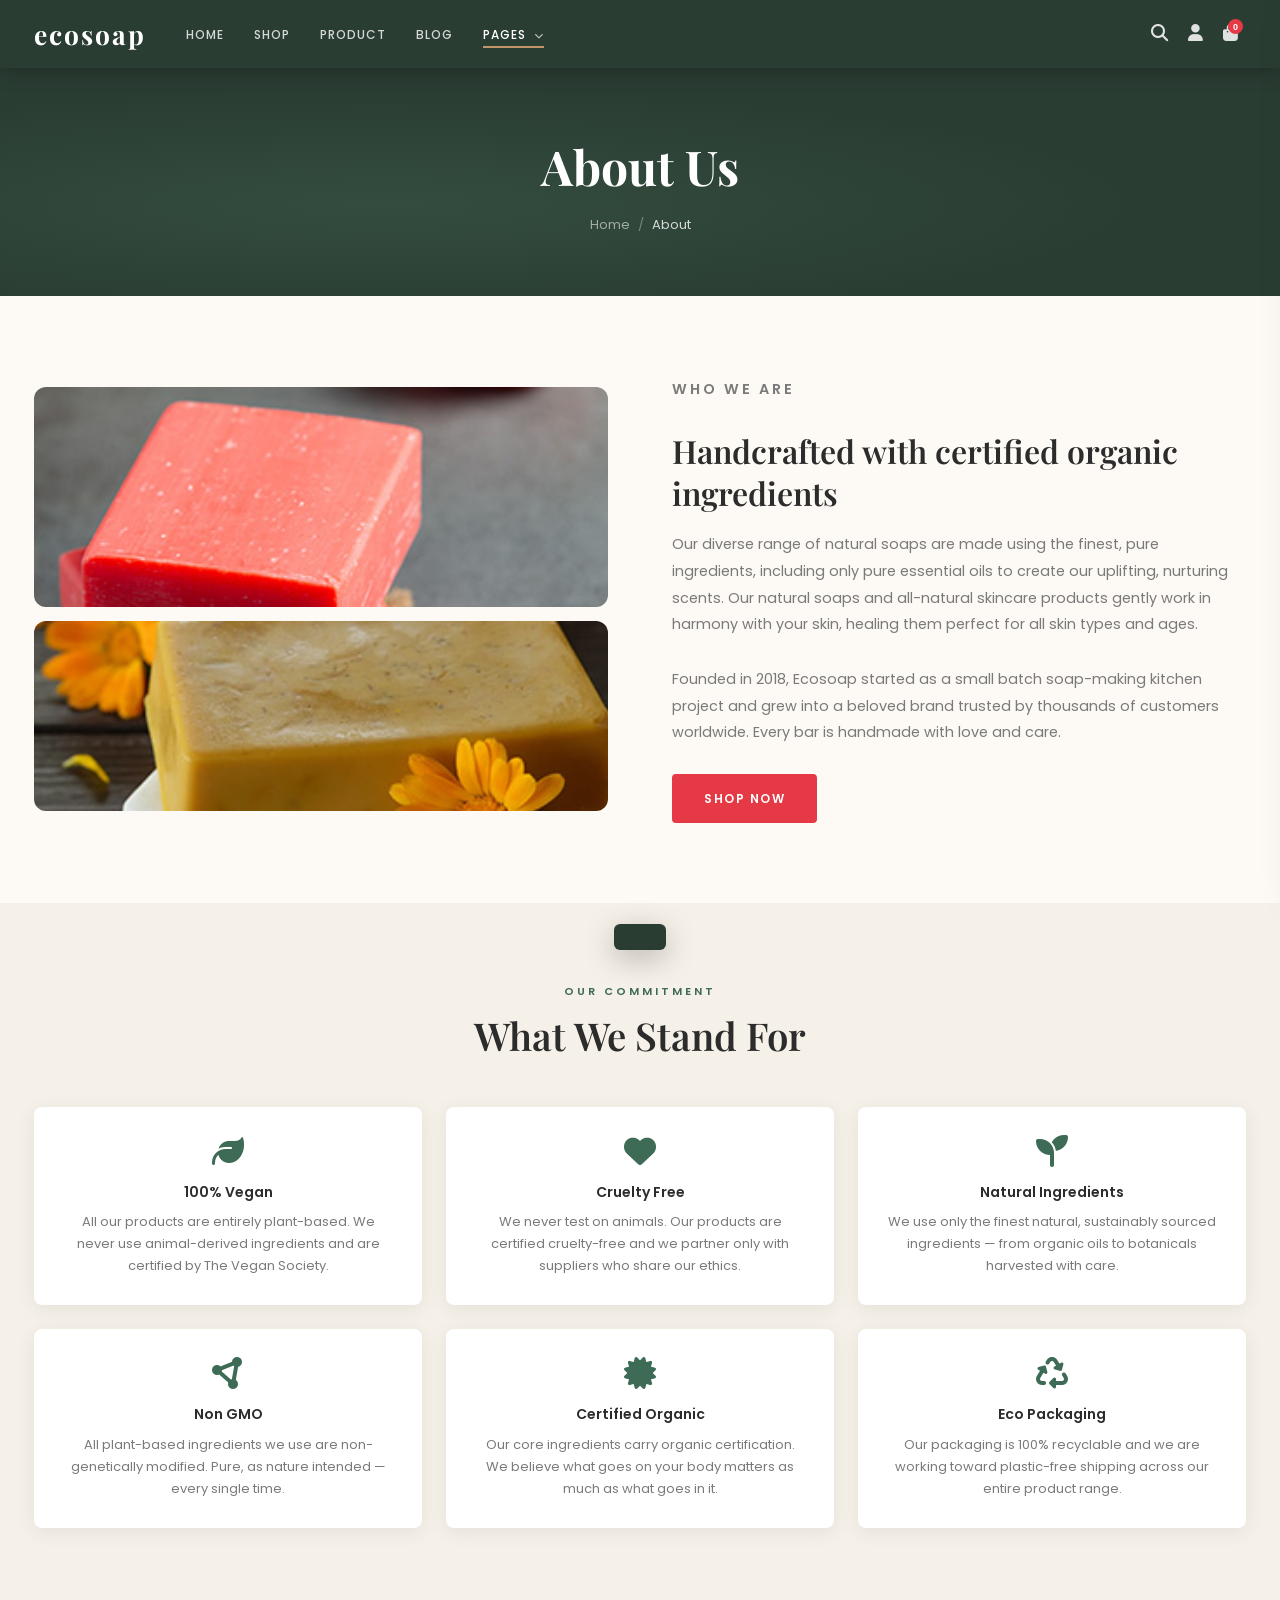
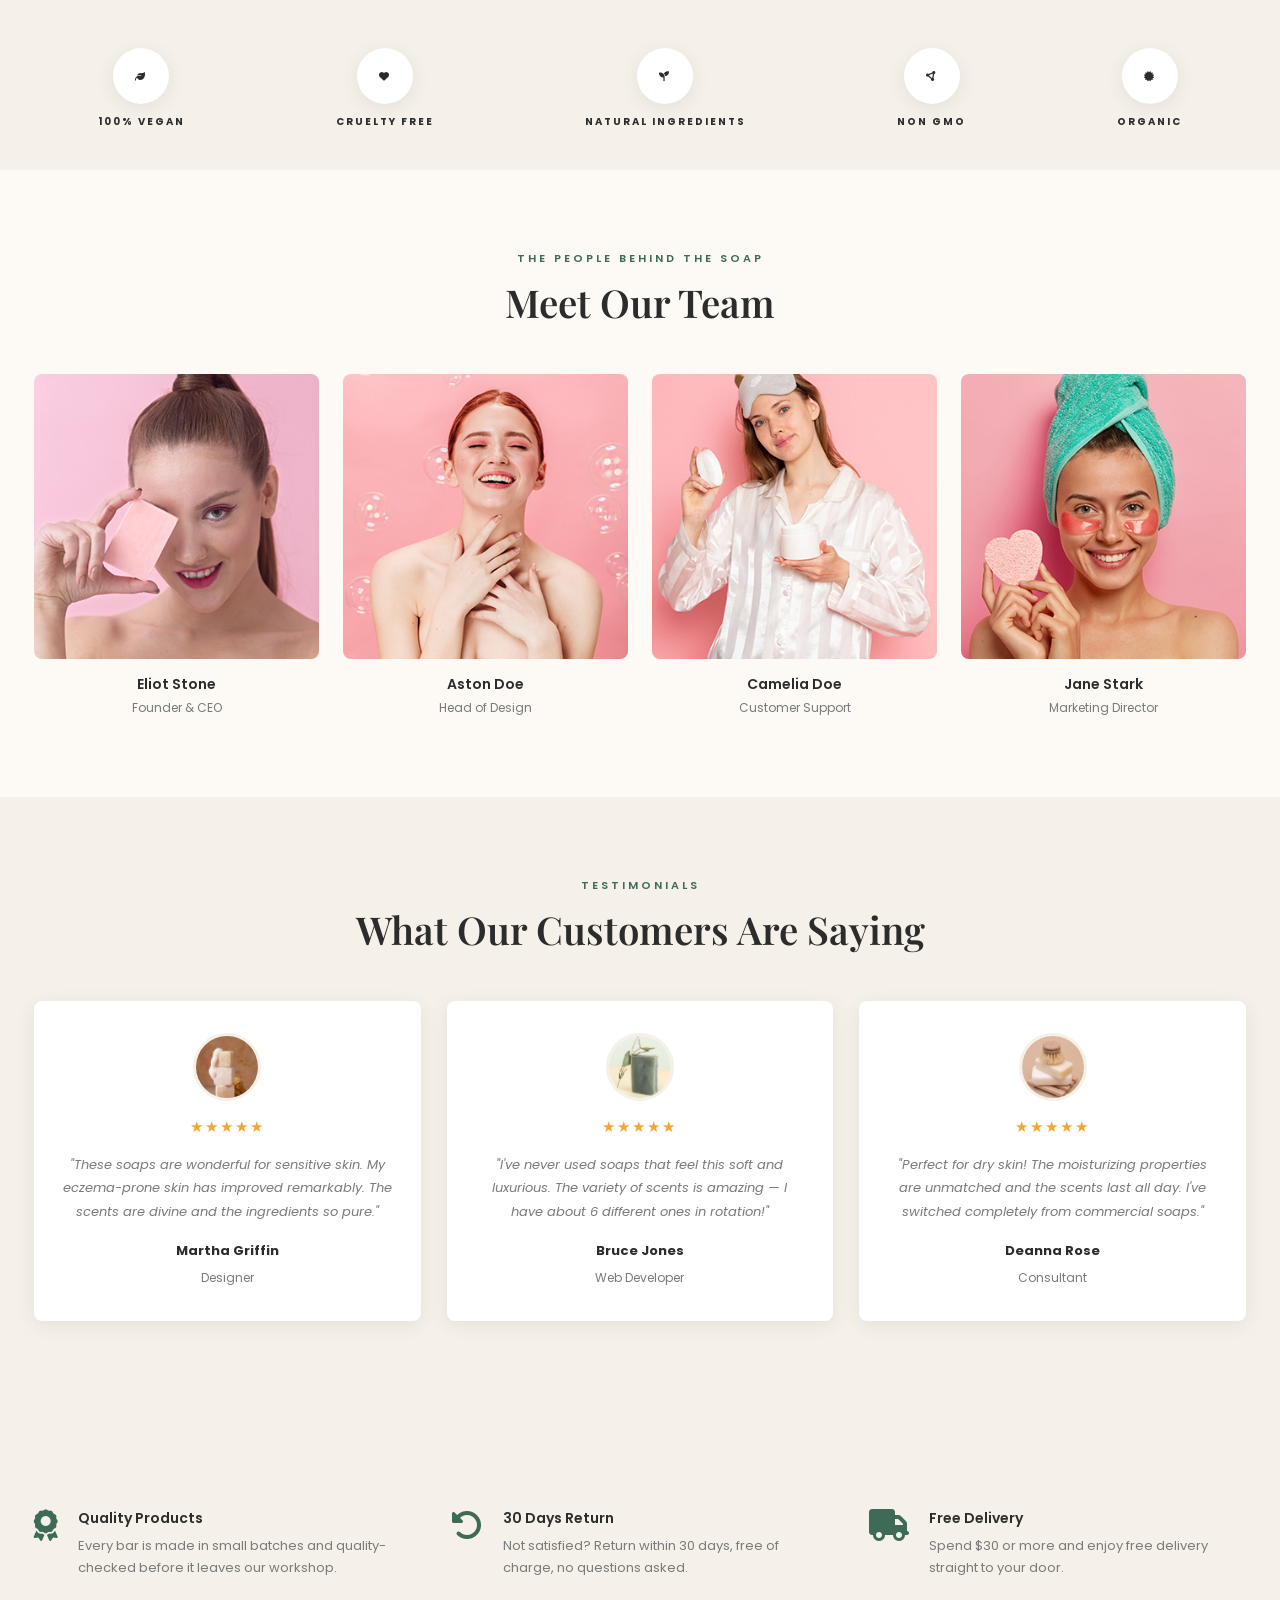
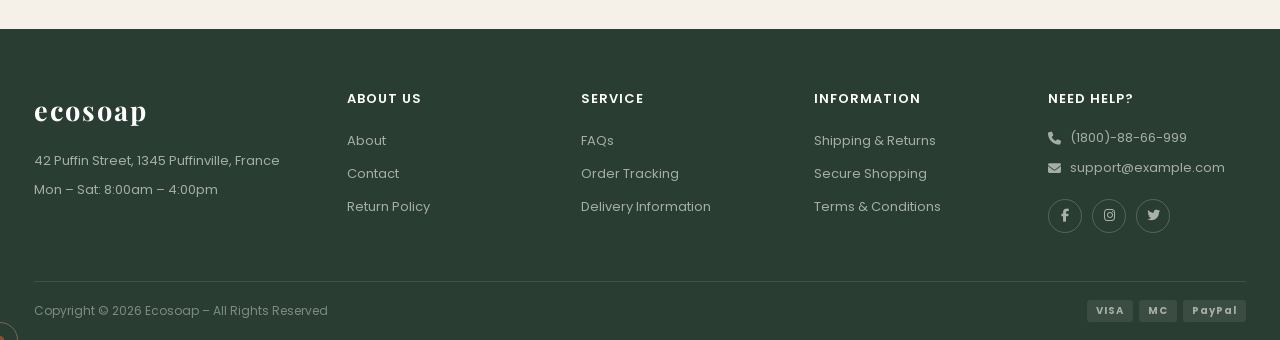
==== about.html @ 555bf568 "complete initial setup" ====
<!DOCTYPE html>
<html lang="en">
<head>
    <meta charset="UTF-8">
    <meta name="viewport" content="width=device-width, initial-scale=1.0">
    <title>About — Ecosoap</title>
    <link href="https://fonts.googleapis.com/css2?family=Playfair+Display:ital,wght@0,400;0,600;0,700;1,400;1,600;1,700&family=Poppins:wght@300;400;500;600;700&display=swap" rel="stylesheet">
    <link rel="stylesheet" href="https://cdnjs.cloudflare.com/ajax/libs/font-awesome/6.5.0/css/all.min.css">
    <link rel="stylesheet" href="style.css">
</head>
<body>

<header class="header" id="header">
    <div class="container">
        <div class="header__inner">
            <div class="header__logo"><a href="index.html">ecosoap</a></div>
            <nav class="header__nav">
                <ul>
                    <li><a href="index.html">Home</a></li>
                    <li><a href="shop.html">Shop</a></li>
                    <li><a href="product.html">Product</a></li>
                    <li><a href="blog.html">Blog</a></li>
                    <li class="has-dropdown active">
                        <a href="about.html">Pages <i class="fas fa-chevron-down nav-arrow"></i></a>
                        <ul class="dropdown">
                            <li><a href="about.html" style="color:#fff !important;">About</a></li>
                            <li><a href="contact.html">Contact</a></li>
                            <li><a href="faq.html">FAQ</a></li>
                        </ul>
                    </li>
                </ul>
            </nav>
            <div class="header__actions">
                <button class="btn-icon"><i class="fas fa-search"></i></button>
                <button class="btn-icon"><i class="fas fa-user"></i></button>
                <button class="btn-icon cart-btn" id="cartToggle"><i class="fas fa-shopping-bag"></i><span class="cart-count">0</span></button>
            </div>
            <button class="mobile-menu-btn" id="mobileMenu"><i class="fas fa-bars"></i></button>
        </div>
    </div>
</header>

<section class="page-hero">
    <div class="container">
        <h1>About Us</h1>
        <div class="breadcrumb"><a href="index.html">Home</a><span>/</span><span style="color:rgba(255,255,255,0.8)">About</span></div>
    </div>
</section>

<!-- INTRO -->
<section style="background:var(--cream);">
    <div class="container">
        <div class="about-section__inner">
            <div class="about-section__images">
                <img src="images/about/ins-01.jpg" alt="" class="about-img about-img--top">
                <img src="images/about/ins-03.jpg" alt="" class="about-img about-img--bottom">
            </div>
            <div class="about-section__content">
                <p class="section-label">WHO WE ARE</p>
                <h2>Handcrafted with certified organic ingredients</h2>
                <p>Our diverse range of natural soaps are made using the finest, pure ingredients, including only pure essential oils to create our uplifting, nurturing scents. Our natural soaps and all-natural skincare products gently work in harmony with your skin, healing them perfect for all skin types and ages.</p>
                <p style="margin-top:12px;margin-bottom:28px;">Founded in 2018, Ecosoap started as a small batch soap-making kitchen project and grew into a beloved brand trusted by thousands of customers worldwide. Every bar is handmade with love and care.</p>
                <a href="shop.html" class="btn btn--red">SHOP NOW</a>
            </div>
        </div>
    </div>
</section>

<!-- VALUES -->
<section style="background:var(--beige);">
    <div class="container">
        <p class="section-label text-center">OUR COMMITMENT</p>
        <h2 class="section-title text-center">What We Stand For</h2>
        <div class="values-grid">
            <div class="value-card"><i class="fas fa-leaf"></i><h4>100% Vegan</h4><p>All our products are entirely plant-based. We never use animal-derived ingredients and are certified by The Vegan Society.</p></div>
            <div class="value-card"><i class="fas fa-heart"></i><h4>Cruelty Free</h4><p>We never test on animals. Our products are certified cruelty-free and we partner only with suppliers who share our ethics.</p></div>
            <div class="value-card"><i class="fas fa-seedling"></i><h4>Natural Ingredients</h4><p>We use only the finest natural, sustainably sourced ingredients — from organic oils to botanicals harvested with care.</p></div>
            <div class="value-card"><i class="fas fa-circle-nodes"></i><h4>Non GMO</h4><p>All plant-based ingredients we use are non-genetically modified. Pure, as nature intended — every single time.</p></div>
            <div class="value-card"><i class="fas fa-certificate"></i><h4>Certified Organic</h4><p>Our core ingredients carry organic certification. We believe what goes on your body matters as much as what goes in it.</p></div>
            <div class="value-card"><i class="fas fa-recycle"></i><h4>Eco Packaging</h4><p>Our packaging is 100% recyclable and we are working toward plastic-free shipping across our entire product range.</p></div>
        </div>
    </div>
</section>

<!-- BADGES STRIP -->
<section class="badges-strip">
    <div class="container">
        <div class="badges-strip__inner">
            <div class="badge-item"><span class="badge-icon"><i class="fas fa-leaf"></i></span><span>100% Vegan</span></div>
            <div class="badge-item"><span class="badge-icon"><i class="fas fa-heart"></i></span><span>Cruelty Free</span></div>
            <div class="badge-item"><span class="badge-icon"><i class="fas fa-seedling"></i></span><span>Natural Ingredients</span></div>
            <div class="badge-item"><span class="badge-icon"><i class="fas fa-circle-nodes"></i></span><span>Non GMO</span></div>
            <div class="badge-item"><span class="badge-icon"><i class="fas fa-certificate"></i></span><span>Organic</span></div>
        </div>
    </div>
</section>

<!-- TEAM -->
<section style="background:var(--cream);">
    <div class="container">
        <p class="section-label text-center">THE PEOPLE BEHIND THE SOAP</p>
        <h2 class="section-title text-center">Meet Our Team</h2>
        <div class="team-grid">
            <div class="team-card">
                <div class="team-card__img"><img src="images/about/team1.jpg" alt="Eliot Stone"></div>
                <h4>Eliot Stone</h4><p>Founder &amp; CEO</p>
            </div>
            <div class="team-card">
                <div class="team-card__img"><img src="images/about/team2.jpg" alt="Aston Doe"></div>
                <h4>Aston Doe</h4><p>Head of Design</p>
            </div>
            <div class="team-card">
                <div class="team-card__img"><img src="images/about/team3.jpg" alt="Camelia Doe"></div>
                <h4>Camelia Doe</h4><p>Customer Support</p>
            </div>
            <div class="team-card">
                <div class="team-card__img"><img src="images/about/team4.jpg" alt="Jane Stark"></div>
                <h4>Jane Stark</h4><p>Marketing Director</p>
            </div>
        </div>
    </div>
</section>

<!-- TESTIMONIALS -->
<section class="testimonials">
    <div class="container">
        <p class="section-label text-center">TESTIMONIALS</p>
        <h2 class="section-title text-center">What Our Customers Are Saying</h2>
        <div class="testimonials__grid">
            <div class="testimonial-card">
                <div class="testimonial-card__avatar"><img src="images/about/img-tes-01.jpg" alt="Martha Griffin"></div>
                <div class="stars">★★★★★</div>
                <p>"These soaps are wonderful for sensitive skin. My eczema-prone skin has improved remarkably. The scents are divine and the ingredients so pure."</p>
                <strong>Martha Griffin</strong><span>Designer</span>
            </div>
            <div class="testimonial-card">
                <div class="testimonial-card__avatar"><img src="images/about/img-tes-02.jpg" alt="Bruce Jones"></div>
                <div class="stars">★★★★★</div>
                <p>"I've never used soaps that feel this soft and luxurious. The variety of scents is amazing — I have about 6 different ones in rotation!"</p>
                <strong>Bruce Jones</strong><span>Web Developer</span>
            </div>
            <div class="testimonial-card">
                <div class="testimonial-card__avatar"><img src="images/about/img-tes-03.jpg" alt="Deanna Rose"></div>
                <div class="stars">★★★★★</div>
                <p>"Perfect for dry skin! The moisturizing properties are unmatched and the scents last all day. I've switched completely from commercial soaps."</p>
                <strong>Deanna Rose</strong><span>Consultant</span>
            </div>
        </div>
    </div>
</section>

<!-- SERVICES -->
<section class="services">
    <div class="container">
        <div class="services__grid">
            <div class="service-item"><i class="fas fa-award service-icon"></i><div><h4>Quality Products</h4><p>Every bar is made in small batches and quality-checked before it leaves our workshop.</p></div></div>
            <div class="service-item"><i class="fas fa-rotate-left service-icon"></i><div><h4>30 Days Return</h4><p>Not satisfied? Return within 30 days, free of charge, no questions asked.</p></div></div>
            <div class="service-item"><i class="fas fa-truck service-icon"></i><div><h4>Free Delivery</h4><p>Spend $30 or more and enjoy free delivery straight to your door.</p></div></div>
        </div>
    </div>
</section>

<footer class="footer">
    <div class="container">
        <div class="footer__main">
            <div class="footer__brand"><div class="footer__logo">ecosoap</div><p>42 Puffin Street, 1345 Puffinville, France</p><p>Mon – Sat: 8:00am – 4:00pm</p></div>
            <div class="footer__col"><h4>About Us</h4><ul><li><a href="about.html">About</a></li><li><a href="contact.html">Contact</a></li><li><a href="#">Return Policy</a></li></ul></div>
            <div class="footer__col"><h4>Service</h4><ul><li><a href="faq.html">FAQs</a></li><li><a href="#">Order Tracking</a></li><li><a href="#">Delivery Information</a></li></ul></div>
            <div class="footer__col"><h4>Information</h4><ul><li><a href="#">Shipping &amp; Returns</a></li><li><a href="#">Secure Shopping</a></li><li><a href="#">Terms &amp; Conditions</a></li></ul></div>
            <div class="footer__col"><h4>Need Help?</h4><p class="footer__contact"><i class="fas fa-phone"></i> (1800)-88-66-999</p><p class="footer__contact"><i class="fas fa-envelope"></i> support@example.com</p><div class="footer__social"><a href="#"><i class="fab fa-facebook-f"></i></a><a href="#"><i class="fab fa-instagram"></i></a><a href="#"><i class="fab fa-twitter"></i></a></div></div>
        </div>
        <div class="footer__bottom"><p>Copyright &copy; 2026 Ecosoap – All Rights Reserved</p><div class="payment-icons"><span>VISA</span><span>MC</span><span>PayPal</span></div></div>
    </div>
</footer>

<div class="cart-sidebar" id="cartSidebar"><div class="cart-sidebar__header"><h3>Shopping Cart</h3><button id="cartClose"><i class="fas fa-times"></i></button></div><div class="cart-sidebar__body" id="cartBody"><p class="cart-empty">Your cart is currently empty.</p></div><div class="cart-sidebar__footer"><div class="cart-total">Total: <strong id="cartTotal">$0.00</strong></div><a href="#" class="btn btn--green btn--full">Checkout</a></div></div>
<div class="cart-overlay" id="cartOverlay"></div>
<div class="toast" id="toast"></div>
<button class="scroll-top" id="scrollTop"><i class="fas fa-chevron-up"></i></button>
<div class="cursor-dot" id="cursorDot"></div>
<div class="cursor-ring" id="cursorRing"></div>
<script src="script.js"></script>
</body>
</html>
---- style.css ----
/* ==========================================
   ECOSOAP — style.css
   ========================================== */

:root {
    --green-dark:   #2a3d33;
    --green-med:    #3d6b56;
    --green-light:  #5a8a6f;
    --beige:        #f5f0e8;
    --cream:        #fdf9f4;
    --brown:        #c4956a;
    --red:          #e63946;
    --text:         #2c2c2c;
    --muted:        #7a7a7a;
    --border:       #e8e2d9;
    --white:        #ffffff;
    --shadow:       0 4px 20px rgba(0,0,0,0.07);
    --shadow-lg:    0 10px 40px rgba(0,0,0,0.14);
    --radius:       8px;
    --tr:           all 0.3s ease;
}

*, *::before, *::after { margin: 0; padding: 0; box-sizing: border-box; }
html { scroll-behavior: smooth; }

body {
    font-family: 'Poppins', sans-serif;
    color: var(--text);
    background: var(--cream);
    line-height: 1.6;
    font-size: 15px;
}

img { max-width: 100%; height: auto; display: block; object-fit: cover; }
a { text-decoration: none; color: inherit; }
ul { list-style: none; }

.container { max-width: 1260px; margin: 0 auto; padding: 0 24px; }

section { padding: 80px 0; }

.section-label {
    font-size: 11px;
    font-weight: 600;
    letter-spacing: 3px;
    text-transform: uppercase;
    color: var(--green-med);
    margin-bottom: 10px;
    display: block;
}

.section-title {
    font-family: 'Playfair Display', serif;
    font-size: clamp(1.8rem, 3vw, 2.5rem);
    font-weight: 600;
    color: var(--text);
    margin-bottom: 48px;
    line-height: 1.25;
}

.text-center { text-align: center; }

/* ---- BUTTONS ---- */
.btn {
    display: inline-block;
    padding: 13px 30px;
    font-family: 'Poppins', sans-serif;
    font-size: 12px;
    font-weight: 600;
    letter-spacing: 1.5px;
    text-transform: uppercase;
    border-radius: 4px;
    cursor: pointer;
    border: 2px solid transparent;
    transition: var(--tr);
}
.btn--red    { background: var(--red);       color: #fff; border-color: var(--red); }
.btn--red:hover { background: #c82333; border-color: #c82333; }
.btn--green  { background: var(--green-dark); color: #fff; border-color: var(--green-dark); }
.btn--green:hover { background: var(--green-med); border-color: var(--green-med); }
.btn--white  { background: #fff; color: var(--text); border-color: #fff; }
.btn--white:hover { background: var(--beige); }
.btn--dark   { background: var(--text); color: #fff; border-color: var(--text); }
.btn--dark:hover { background: #444; border-color: #444; }
.btn--outline { background: transparent; color: var(--green-dark); border-color: var(--green-dark); }
.btn--outline:hover { background: var(--green-dark); color: #fff; }
.btn--sm  { padding: 9px 20px; font-size: 11px; }
.btn--full { width: 100%; text-align: center; display: block; }

/* =============================================
   HEADER
   ============================================= */
.header {
    background: var(--green-dark);
    position: sticky;
    top: 0;
    z-index: 900;
    box-shadow: 0 2px 20px rgba(0,0,0,0.3);
}

.header__inner {
    display: flex;
    align-items: center;
    height: 68px;
    gap: 40px;
}

.header__logo a {
    font-family: 'Playfair Display', serif;
    font-size: 1.65rem;
    font-weight: 700;
    letter-spacing: 2px;
    color: #fff;
}

.header__nav { flex: 1; }
.header__nav ul { display: flex; gap: 30px; }
.header__nav ul li a {
    color: rgba(255,255,255,0.8);
    font-size: 12px;
    font-weight: 500;
    letter-spacing: 1px;
    text-transform: uppercase;
    transition: var(--tr);
    padding-bottom: 3px;
    border-bottom: 2px solid transparent;
}
.header__nav ul li a:hover,
.header__nav ul li.active a {
    color: #fff;
    border-bottom-color: var(--brown);
}

.header__actions { display: flex; align-items: center; gap: 4px; }
.btn-icon {
    background: none; border: none; color: rgba(255,255,255,0.85);
    font-size: 17px; padding: 8px; cursor: pointer;
    transition: var(--tr); position: relative;
}
.btn-icon:hover { color: #fff; }

.cart-btn { position: relative; }
.cart-count {
    position: absolute;
    top: 3px; right: 3px;
    background: var(--red);
    color: #fff;
    font-size: 9px; font-weight: 700;
    width: 15px; height: 15px;
    border-radius: 50%;
    display: flex; align-items: center; justify-content: center;
}

.mobile-menu-btn {
    display: none;
    background: none; border: none;
    color: #fff; font-size: 20px; cursor: pointer;
    margin-left: auto;
    padding: 6px;
    flex-shrink: 0;
}

/* ---- NAV DROPDOWN ---- */
.header__nav ul li { position: relative; }

.header__nav ul li > a .nav-arrow {
    font-size: 9px;
    margin-left: 4px;
    opacity: 0.7;
    transition: transform 0.25s ease;
    display: inline-block;
}

.dropdown {
    position: absolute;
    top: calc(100% + 14px);
    left: 50%;
    transform: translateX(-50%) translateY(6px);
    background: var(--green-dark);
    min-width: 170px;
    border-radius: 6px;
    box-shadow: 0 12px 36px rgba(0,0,0,0.35);
    padding: 8px 0;
    opacity: 0;
    pointer-events: none;
    transition: opacity 0.22s ease, transform 0.22s ease;
    z-index: 500;
    border-top: 3px solid var(--brown);
}
.dropdown::before {
    content: '';
    position: absolute;
    top: -9px; left: 50%;
    transform: translateX(-50%);
    border: 5px solid transparent;
    border-bottom-color: var(--brown);
}
.dropdown li { display: block; }
.dropdown li a {
    display: block;
    padding: 10px 20px;
    font-size: 12px;
    color: rgba(255,255,255,0.78) !important;
    border-bottom: none !important;
    letter-spacing: 0.5px;
    transition: var(--tr);
    white-space: nowrap;
}
.dropdown li a:hover {
    color: #fff !important;
    background: rgba(255,255,255,0.07);
    padding-left: 26px;
}

.has-dropdown:hover .dropdown,
.has-dropdown:focus-within .dropdown {
    opacity: 1;
    pointer-events: all;
    transform: translateX(-50%) translateY(0);
}
.has-dropdown:hover > a .nav-arrow {
    transform: rotate(180deg);
}

/* ---- PAGE HERO (inner pages) ---- */
.page-hero {
    background: var(--green-dark);
    padding: 60px 0;
    text-align: center;
    position: relative;
    overflow: hidden;
}
.page-hero::before {
    content: '';
    position: absolute;
    inset: 0;
    background: radial-gradient(ellipse at 30% 60%, rgba(90,138,111,0.2) 0%, transparent 60%);
}
.page-hero h1 {
    font-family: 'Playfair Display', serif;
    font-size: clamp(2rem,4vw,3rem);
    font-weight: 700;
    color: #fff;
    margin-bottom: 10px;
    position: relative;
}
.breadcrumb {
    display: flex;
    align-items: center;
    justify-content: center;
    gap: 8px;
    font-size: 13px;
    color: rgba(255,255,255,0.55);
    position: relative;
}
.breadcrumb a { color: rgba(255,255,255,0.55); transition: var(--tr); }
.breadcrumb a:hover { color: #fff; }
.breadcrumb span { color: rgba(255,255,255,0.35); }

/* ---- SHOP PAGE ---- */
.shop-layout {
    display: grid;
    grid-template-columns: 260px 1fr;
    gap: 36px;
    align-items: start;
}
.shop-sidebar {
    background: #fff;
    border-radius: var(--radius);
    padding: 24px;
    position: sticky;
    top: 88px;
    box-shadow: var(--shadow);
}
.sidebar-section { margin-bottom: 28px; }
.sidebar-section:last-child { margin-bottom: 0; }
.sidebar-title {
    font-size: 13px; font-weight: 700;
    letter-spacing: 1px; text-transform: uppercase;
    color: var(--text);
    margin-bottom: 14px;
    padding-bottom: 10px;
    border-bottom: 1px solid var(--border);
}
.sidebar-cats li {
    margin-bottom: 8px;
}
.sidebar-cats li a {
    display: flex; justify-content: space-between; align-items: center;
    font-size: 13px; color: var(--muted);
    transition: var(--tr);
}
.sidebar-cats li a:hover { color: var(--green-dark); padding-left: 4px; }
.sidebar-cats li a span {
    background: var(--beige);
    font-size: 10px; font-weight: 600;
    padding: 2px 7px; border-radius: 20px;
    color: var(--muted);
}
.price-range { margin-top: 10px; }
.price-range input[type=range] {
    width: 100%; accent-color: var(--green-dark);
    cursor: pointer;
}
.price-range .range-labels {
    display: flex; justify-content: space-between;
    font-size: 12px; color: var(--muted); margin-top: 6px;
}
.color-swatches { display: flex; gap: 10px; flex-wrap: wrap; margin-top: 4px; }
.color-swatch {
    width: 24px; height: 24px;
    border-radius: 50%;
    cursor: pointer;
    border: 2px solid transparent;
    transition: var(--tr);
}
.color-swatch:hover,
.color-swatch.active { border-color: var(--text); transform: scale(1.1); }
.shop-toolbar {
    display: flex; align-items: center;
    justify-content: space-between;
    margin-bottom: 24px;
    flex-wrap: wrap;
    gap: 12px;
}
.shop-toolbar p { font-size: 13px; color: var(--muted); }
.sort-select {
    padding: 8px 14px;
    border: 1px solid var(--border);
    border-radius: 4px;
    font-family: 'Poppins', sans-serif;
    font-size: 12px;
    color: var(--text);
    background: #fff;
    cursor: pointer;
    outline: none;
}
.view-toggle { display: flex; gap: 4px; }
.view-btn {
    background: none; border: 1px solid var(--border);
    padding: 7px 10px; border-radius: 4px;
    color: var(--muted); cursor: pointer;
    transition: var(--tr);
}
.view-btn.active, .view-btn:hover {
    background: var(--green-dark); color: #fff; border-color: var(--green-dark);
}
.shop-pagination {
    display: flex; justify-content: center;
    gap: 8px; margin-top: 48px;
}
.page-btn {
    width: 38px; height: 38px;
    border: 1px solid var(--border);
    background: #fff; border-radius: 4px;
    font-size: 13px; font-weight: 500;
    color: var(--text); cursor: pointer;
    transition: var(--tr);
    display: flex; align-items: center; justify-content: center;
    font-family: 'Poppins', sans-serif;
}
.page-btn.active, .page-btn:hover { background: var(--green-dark); color: #fff; border-color: var(--green-dark); }

/* ---- PRODUCT DETAIL PAGE ---- */
.product-detail { display: grid; grid-template-columns: 1fr 1fr; gap: 60px; align-items: start; }
.product-gallery__main {
    border-radius: 12px; overflow: hidden;
    aspect-ratio: 1; background: var(--beige);
    margin-bottom: 12px;
}
.product-gallery__main img { width: 100%; height: 100%; object-fit: cover; }
.product-gallery__thumbs { display: flex; gap: 10px; }
.product-gallery__thumbs img {
    width: 70px; height: 70px;
    border-radius: 8px; object-fit: cover;
    cursor: pointer; border: 2px solid transparent;
    transition: var(--tr);
}
.product-gallery__thumbs img.active,
.product-gallery__thumbs img:hover { border-color: var(--green-dark); }
.product-info__rating { display: flex; align-items: center; gap: 10px; margin-bottom: 12px; }
.product-info__rating .stars { font-size: 16px; }
.product-info__rating small { font-size: 12px; color: var(--muted); }
.product-info h1 {
    font-family: 'Playfair Display', serif;
    font-size: 2rem; font-weight: 700;
    color: var(--text); margin-bottom: 10px; line-height: 1.2;
}
.product-info__price { font-size: 1.8rem; font-weight: 700; color: var(--green-dark); margin-bottom: 18px; }
.product-info__meta { font-size: 12px; color: var(--muted); margin-bottom: 20px; line-height: 1.9; }
.product-info__meta strong { color: var(--text); }
.product-qty { display: flex; align-items: center; gap: 12px; margin-bottom: 20px; }
.qty-btn {
    width: 36px; height: 36px;
    border: 1px solid var(--border);
    background: #fff; border-radius: 4px;
    font-size: 16px; cursor: pointer;
    display: flex; align-items: center; justify-content: center;
    transition: var(--tr);
}
.qty-btn:hover { background: var(--green-dark); color: #fff; border-color: var(--green-dark); }
.qty-input {
    width: 50px; text-align: center;
    border: 1px solid var(--border); border-radius: 4px;
    padding: 8px; font-size: 14px;
    font-family: 'Poppins', sans-serif;
}
.product-actions { display: flex; gap: 12px; flex-wrap: wrap; margin-bottom: 24px; }
.product-tabs-nav { display: flex; gap: 0; border-bottom: 2px solid var(--border); margin-bottom: 24px; }
.product-tab-btn {
    background: none; border: none;
    padding: 11px 22px; font-size: 13px; font-weight: 500;
    font-family: 'Poppins', sans-serif;
    color: var(--muted); cursor: pointer;
    position: relative; transition: color 0.2s;
}
.product-tab-btn::after {
    content: '';
    position: absolute; bottom: -2px; left: 0;
    width: 0; height: 2px; background: var(--red);
    transition: width 0.3s;
}
.product-tab-btn.active { color: var(--text); }
.product-tab-btn.active::after { width: 100%; }
.product-tab-pane { display: none; }
.product-tab-pane.active { display: block; }
.product-tab-pane p { font-size: 14px; color: var(--muted); line-height: 1.85; }
.ingredients-list { list-style: disc; padding-left: 20px; margin-top: 8px; }
.ingredients-list li { font-size: 13px; color: var(--muted); margin-bottom: 6px; }
.review-item { border-bottom: 1px solid var(--border); padding: 18px 0; }
.review-item:last-child { border-bottom: none; }
.review-item .stars { font-size: 14px; margin-bottom: 6px; }
.review-item p { font-size: 13px; color: var(--muted); line-height: 1.75; }
.review-item strong { font-size: 13px; }
.review-item small { font-size: 11px; color: var(--muted); }

/* ---- BLOG PAGE ---- */
.blog-layout { display: grid; grid-template-columns: 1fr 300px; gap: 40px; align-items: start; }
.blog-sidebar { position: sticky; top: 88px; }
.blog-sidebar-widget {
    background: #fff; border-radius: var(--radius);
    padding: 22px; margin-bottom: 24px;
    box-shadow: var(--shadow);
}
.blog-sidebar-widget h4 {
    font-size: 13px; font-weight: 700;
    letter-spacing: 1px; text-transform: uppercase;
    margin-bottom: 14px; padding-bottom: 10px;
    border-bottom: 1px solid var(--border);
}
.blog-sidebar-widget ul li { margin-bottom: 10px; }
.blog-sidebar-widget ul li a {
    font-size: 13px; color: var(--muted);
    transition: var(--tr); display: flex;
    justify-content: space-between;
}
.blog-sidebar-widget ul li a:hover { color: var(--green-dark); }
.tags { display: flex; flex-wrap: wrap; gap: 8px; }
.tag {
    padding: 5px 12px;
    background: var(--beige); border-radius: 20px;
    font-size: 11px; font-weight: 600;
    letter-spacing: 0.5px; color: var(--muted);
    transition: var(--tr);
}
.tag:hover { background: var(--green-dark); color: #fff; }
.blog-full-grid { display: grid; grid-template-columns: 1fr 1fr; gap: 28px; }

/* ---- ABOUT PAGE ---- */
.about-hero-img { border-radius: 12px; overflow: hidden; height: 420px; }
.about-hero-img img { width: 100%; height: 100%; object-fit: cover; }
.team-grid { display: grid; grid-template-columns: repeat(4,1fr); gap: 24px; }
.team-card { text-align: center; }
.team-card__img { width: 100%; aspect-ratio: 1; border-radius: var(--radius); overflow: hidden; margin-bottom: 14px; }
.team-card__img img { width: 100%; height: 100%; object-fit: cover; transition: transform 0.45s; }
.team-card:hover .team-card__img img { transform: scale(1.06); }
.team-card h4 { font-size: 14px; font-weight: 600; margin-bottom: 3px; }
.team-card p  { font-size: 12px; color: var(--muted); }
.values-grid { display: grid; grid-template-columns: repeat(3,1fr); gap: 24px; }
.value-card {
    background: #fff; border-radius: var(--radius);
    padding: 28px; text-align: center;
    box-shadow: var(--shadow); transition: var(--tr);
}
.value-card:hover { transform: translateY(-4px); box-shadow: var(--shadow-lg); }
.value-card i { font-size: 2rem; color: var(--green-med); margin-bottom: 14px; display: block; }
.value-card h4 { font-size: 14px; font-weight: 600; margin-bottom: 8px; }
.value-card p  { font-size: 13px; color: var(--muted); line-height: 1.7; }

/* ---- CONTACT PAGE ---- */
.contact-layout { display: grid; grid-template-columns: 1fr 1fr; gap: 60px; align-items: start; }
.contact-form input,
.contact-form textarea,
.contact-form select {
    width: 100%; padding: 13px 16px;
    border: 1px solid var(--border);
    border-radius: 4px; font-size: 13px;
    font-family: 'Poppins', sans-serif;
    color: var(--text); background: #fff;
    outline: none; margin-bottom: 14px;
    transition: border-color 0.2s;
}
.contact-form input:focus,
.contact-form textarea:focus { border-color: var(--green-dark); }
.contact-form textarea { height: 130px; resize: vertical; }
.contact-info-cards { display: flex; flex-direction: column; gap: 16px; }
.contact-info-card {
    display: flex; align-items: flex-start; gap: 16px;
    background: #fff; border-radius: var(--radius);
    padding: 20px; box-shadow: var(--shadow);
}
.contact-info-card i {
    font-size: 1.2rem; color: var(--green-med);
    margin-top: 2px; flex-shrink: 0; width: 20px;
}
.contact-info-card h4 { font-size: 13px; font-weight: 600; margin-bottom: 4px; }
.contact-info-card p  { font-size: 13px; color: var(--muted); line-height: 1.6; }
.map-placeholder {
    height: 200px; border-radius: var(--radius);
    background: linear-gradient(135deg, var(--beige), #e6dfd2);
    display: flex; align-items: center; justify-content: center;
    margin-top: 16px; border: 1px solid var(--border);
}
.map-placeholder p { color: var(--muted); font-size: 13px; }

/* ---- FAQ PAGE ---- */
.faq-grid { max-width: 780px; margin: 0 auto; }
.faq-item {
    border: 1px solid var(--border);
    border-radius: var(--radius);
    margin-bottom: 12px;
    overflow: hidden;
    background: #fff;
    transition: box-shadow 0.3s;
}
.faq-item.open { box-shadow: var(--shadow-lg); }
.faq-question {
    display: flex; justify-content: space-between; align-items: center;
    padding: 18px 22px;
    cursor: pointer; user-select: none;
    gap: 16px;
}
.faq-question h4 { font-size: 14px; font-weight: 600; color: var(--text); flex: 1; }
.faq-icon {
    width: 28px; height: 28px; flex-shrink: 0;
    border-radius: 50%; border: 1px solid var(--border);
    display: flex; align-items: center; justify-content: center;
    font-size: 12px; color: var(--green-dark);
    transition: transform 0.3s, background 0.3s;
}
.faq-item.open .faq-icon { background: var(--green-dark); color: #fff; transform: rotate(45deg); }
.faq-answer {
    max-height: 0; overflow: hidden;
    transition: max-height 0.4s cubic-bezier(0.22,1,0.36,1), padding 0.3s;
    padding: 0 22px;
}
.faq-answer p { font-size: 13px; color: var(--muted); line-height: 1.85; padding-bottom: 18px; }
.faq-item.open .faq-answer { max-height: 300px; }

@media (max-width: 1024px) {
    .shop-layout { grid-template-columns: 1fr; }
    .shop-sidebar { position: static; }
    .product-detail { grid-template-columns: 1fr; }
    .blog-layout { grid-template-columns: 1fr; }
    .blog-full-grid { grid-template-columns: 1fr; }
    .team-grid { grid-template-columns: repeat(2,1fr); }
    .contact-layout { grid-template-columns: 1fr; }
    .values-grid { grid-template-columns: 1fr 1fr; }
    .faq-layout { grid-template-columns: 1fr; }
    .contact-info-cards { grid-template-columns: 1fr; }
    .contact-form__row { grid-template-columns: 1fr; }
}

/* =============================================
   HERO
   ============================================= */
.hero {
    background: var(--green-dark);
    position: relative;
    overflow: hidden;
    min-height: 88vh;
    display: flex;
    flex-direction: column;
}

.hero__slides { flex: 1; position: relative; }

.hero__slide {
    position: absolute;
    inset: 0;
    opacity: 0;
    transition: opacity 0.7s ease;
    pointer-events: none;
}
.hero__slide.active { opacity: 1; pointer-events: all; position: relative; }

.hero__content {
    display: grid;
    grid-template-columns: 1fr 1fr;
    align-items: center;
    gap: 60px;
    min-height: 80vh;
    padding-top: 40px;
    padding-bottom: 40px;
}

.hero__eyebrow {
    font-size: 11px;
    font-weight: 600;
    letter-spacing: 3px;
    text-transform: uppercase;
    color: var(--brown);
    margin-bottom: 16px;
}

.hero__title {
    font-family: 'Playfair Display', serif;
    font-size: clamp(3.2rem, 7vw, 5.8rem);
    font-weight: 700;
    color: #fff;
    line-height: 1.08;
    margin-bottom: 20px;
}
.hero__title em {
    font-style: italic;
    color: rgba(255,255,255,0.88);
}

.hero__subtitle {
    color: rgba(255,255,255,0.68);
    font-size: 1rem;
    font-weight: 300;
    margin-bottom: 36px;
    max-width: 380px;
    line-height: 1.75;
}

.hero__image-wrap {
    position: relative;
    display: flex;
    justify-content: center;
    align-items: center;
}

.hero__circle {
    position: absolute;
    width: 420px; height: 420px;
    border-radius: 50%;
    background: rgba(255,255,255,0.04);
    border: 50px solid rgba(255,255,255,0.03);
}

.hero__product-img {
    width: 100%;
    max-width: 440px;
    height: 420px;
    object-fit: cover;
    border-radius: 50% 50% 50% 50% / 60% 60% 40% 40%;
    filter: drop-shadow(0 20px 60px rgba(0,0,0,0.5));
    position: relative;
    z-index: 1;
}

.hero__decor {
    position: absolute;
    z-index: 2;
    font-size: 2.5rem;
    animation: floatUp 5s ease-in-out infinite;
}
.hero__decor--flower { top: 5%; right: 8%; animation-delay: 0s; }
.hero__decor--leaf   { bottom: 15%; left: 4%; animation-delay: 2s; font-size: 2rem; }

@keyframes floatUp {
    0%, 100% { transform: translateY(0) rotate(0deg); }
    50% { transform: translateY(-16px) rotate(8deg); }
}

.hero__dots {
    display: flex;
    justify-content: center;
    gap: 8px;
    padding: 24px 0 28px;
    position: relative;
    z-index: 2;
}
.dot {
    width: 8px; height: 8px;
    border-radius: 50%;
    border: none;
    background: rgba(255,255,255,0.3);
    cursor: pointer;
    transition: var(--tr);
    padding: 0;
}
.dot.active { background: #fff; width: 24px; border-radius: 4px; }

.hero__arrow {
    position: absolute;
    top: 50%;
    transform: translateY(-50%);
    background: rgba(255,255,255,0.12);
    border: 1px solid rgba(255,255,255,0.2);
    color: #fff;
    width: 44px; height: 44px;
    border-radius: 50%;
    font-size: 16px;
    cursor: pointer;
    transition: var(--tr);
    z-index: 10;
    display: flex; align-items: center; justify-content: center;
}
.hero__arrow:hover { background: rgba(255,255,255,0.25); }
.hero__arrow--prev { left: 20px; }
.hero__arrow--next { right: 20px; }

/* =============================================
   ABOUT / INGREDIENTS
   ============================================= */
.about-section { background: var(--cream); }

.about-section__inner {
    display: grid;
    grid-template-columns: 1fr 1fr;
    gap: 64px;
    align-items: center;
}

.about-section__images { display: flex; flex-direction: column; gap: 14px; }
.about-img { border-radius: var(--radius); width: 100%; }
.about-img--top { height: 220px; }
.about-img--bottom { height: 190px; }

.about-section__content h2 {
    font-family: 'Playfair Display', serif;
    font-size: clamp(1.6rem, 2.5vw, 2.1rem);
    font-weight: 600;
    line-height: 1.3;
    margin-bottom: 18px;
}
.about-section__content p {
    color: var(--muted);
    font-size: 0.9rem;
    line-height: 1.85;
    margin-bottom: 28px;
}

/* =============================================
   BADGE STRIP
   ============================================= */
.badges-strip {
    background: var(--beige);
    padding: 40px 0;
}
.badges-strip__inner {
    display: flex;
    justify-content: space-around;
    align-items: center;
    flex-wrap: wrap;
    gap: 24px;
}
.badge-item {
    display: flex;
    flex-direction: column;
    align-items: center;
    gap: 10px;
    text-align: center;
}
.badge-icon {
    width: 56px; height: 56px;
    background: var(--white);
    border-radius: 50%;
    display: flex; align-items: center; justify-content: center;
    font-size: 1.4rem;
    color: var(--green-med);
    box-shadow: var(--shadow);
}
.badge-item span {
    font-size: 10px;
    font-weight: 700;
    letter-spacing: 2px;
    text-transform: uppercase;
    color: var(--text);
}

/* =============================================
   PROMO BANNERS — 3 COLUMN
   ============================================= */
.promo3 { background: var(--cream); padding: 60px 0; }
.promo3__grid { display: grid; grid-template-columns: repeat(3,1fr); gap: 22px; }

.promo3-card {
    border-radius: var(--radius);
    padding: 28px 24px;
    display: flex;
    align-items: center;
    justify-content: space-between;
    gap: 16px;
    overflow: hidden;
    transition: var(--tr);
    min-height: 170px;
}
.promo3-card:hover { transform: translateY(-4px); box-shadow: var(--shadow-lg); }

.promo3-card--floral { background: linear-gradient(135deg,#f0ebe1,#e6dfd3); }
.promo3-card--sale   { background: linear-gradient(135deg,var(--green-dark),#1c2f26); }
.promo3-card--fruit  { background: linear-gradient(135deg,#7a2b2b,#5a1a1a); }

.promo3-card__label {
    font-size: 10px; font-weight: 700;
    letter-spacing: 2px; text-transform: uppercase;
    color: var(--muted); margin-bottom: 6px; display: block;
}
.promo3-card--sale .promo3-card__label { color: rgba(255,255,255,0.55); }
.promo3-card--fruit .promo3-card__label { color: rgba(255,255,255,0.55); }

.promo3-card__content h3 {
    font-family: 'Playfair Display', serif;
    font-size: 1.7rem; font-weight: 700;
    color: var(--text); margin-bottom: 14px;
}
.promo3-card--sale .promo3-card__content h3,
.promo3-card--fruit .promo3-card__content h3 { color: #fff; }

.big-off { font-size: 2.6rem; line-height: 1; }

.promo3-card__image img {
    width: 95px; height: 95px;
    border-radius: 50%;
    flex-shrink: 0;
}

/* =============================================
   SHOP TABS
   ============================================= */
.shop-tabs { background: #fff; }

.tabs {
    display: flex;
    justify-content: center;
    border-bottom: 2px solid var(--border);
    margin-bottom: 44px;
    flex-wrap: wrap;
}

.tab-btn {
    background: none; border: none;
    padding: 12px 28px;
    font-family: 'Poppins', sans-serif;
    font-size: 12px; font-weight: 500;
    letter-spacing: 0.5px;
    color: var(--muted);
    cursor: pointer;
    position: relative;
    transition: color 0.2s;
}
.tab-btn::after {
    content: '';
    position: absolute;
    bottom: -2px; left: 0;
    width: 0; height: 2px;
    background: var(--red);
    transition: width 0.3s ease;
}
.tab-btn.active,
.tab-btn:hover { color: var(--text); }
.tab-btn.active::after,
.tab-btn:hover::after { width: 100%; }

.tab-pane { display: none; }
.tab-pane.active { display: block; }

/* =============================================
   PRODUCT CARDS — shared
   ============================================= */
.products-row {
    display: grid;
    grid-template-columns: repeat(4,1fr);
    gap: 22px;
}

.product-card {
    background: #fff;
    border-radius: var(--radius);
    overflow: hidden;
    border: 1px solid transparent;
    transition: var(--tr);
}
.product-card:hover {
    box-shadow: var(--shadow-lg);
    border-color: var(--border);
}

.product-card__img {
    position: relative;
    aspect-ratio: 1;
    overflow: hidden;
    background: var(--beige);
}
.product-card__img img {
    width: 100%; height: 100%;
    transition: transform 0.45s ease;
}
.product-card:hover .product-card__img img { transform: scale(1.06); }

.product-card__overlay {
    position: absolute;
    bottom: 0; left: 0; right: 0;
    padding: 14px;
    background: linear-gradient(transparent, rgba(0,0,0,0.48));
    opacity: 0;
    transform: translateY(8px);
    transition: var(--tr);
}
.product-card:hover .product-card__overlay { opacity: 1; transform: translateY(0); }

.btn-add-cart {
    width: 100%; padding: 10px;
    background: #fff; color: var(--text);
    border: none; border-radius: 4px;
    font-family: 'Poppins', sans-serif;
    font-size: 11px; font-weight: 600;
    letter-spacing: 1px; text-transform: uppercase;
    cursor: pointer; transition: var(--tr);
}
.btn-add-cart:hover { background: var(--green-dark); color: #fff; }

.product-card__info { padding: 14px 16px 18px; }
.product-card__info h4 {
    font-size: 13px; font-weight: 500;
    color: var(--text); line-height: 1.4;
    margin-bottom: 5px;
}

.stars { color: #f4a532; font-size: 12px; letter-spacing: 1px; margin-bottom: 4px; }

.product-price { font-size: 14px; font-weight: 600; color: var(--text); margin-top: 3px; }
.old-price { color: var(--muted); font-weight: 400; font-size: 12px; margin-left: 5px; }
.sold-out { color: var(--muted) !important; }

/* product badges */
.p-badge {
    position: absolute;
    top: 10px; left: 10px;
    padding: 3px 9px;
    font-size: 9px; font-weight: 700;
    letter-spacing: 1px; text-transform: uppercase;
    border-radius: 3px; color: #fff;
}
.p-badge--new  { background: var(--green-dark); }
.p-badge--sale { background: var(--red); }
.p-badge--sold { background: var(--muted); }

/* =============================================
   TESTIMONIALS
   ============================================= */
.testimonials { background: var(--beige); }

.testimonials__grid {
    display: grid;
    grid-template-columns: repeat(3,1fr);
    gap: 26px;
    margin-bottom: 56px;
}

.testimonial-card {
    background: #fff;
    border-radius: var(--radius);
    padding: 32px 28px;
    text-align: center;
    box-shadow: var(--shadow);
}
.testimonial-card__avatar {
    width: 68px; height: 68px;
    border-radius: 50%; overflow: hidden;
    margin: 0 auto 14px;
    border: 3px solid var(--beige);
}
.testimonial-card__avatar img { width: 100%; height: 100%; }
.testimonial-card .stars { font-size: 15px; margin-bottom: 14px; letter-spacing: 2px; }
.testimonial-card p {
    font-size: 13px; line-height: 1.8;
    color: var(--muted); font-style: italic;
    margin-bottom: 18px;
}
.testimonial-card strong { display: block; font-size: 13px; color: var(--text); margin-bottom: 3px; }
.testimonial-card span  { font-size: 12px; color: var(--muted); }

.brand-logos {
    display: flex;
    justify-content: space-around;
    align-items: center;
    flex-wrap: wrap;
    gap: 24px;
    padding-top: 40px;
    border-top: 1px solid var(--border);
}
.brand-logo {
    font-family: 'Playfair Display', serif;
    font-size: 1.1rem; font-weight: 700;
    letter-spacing: 3px;
    color: var(--muted);
    opacity: 0.45;
    transition: var(--tr);
    cursor: default;
}
.brand-logo:hover { opacity: 0.9; color: var(--green-dark); }
.brand-logo em { font-style: italic; font-weight: 400; }

/* =============================================
   NEW COLLECTION
   ============================================= */
.new-collection { background: var(--cream); }

/* =============================================
   PROMO BANNERS — 2 COLUMN
   ============================================= */
.promo2 { background: #fff; padding: 60px 0; }
.promo2__grid { display: grid; grid-template-columns: 1fr 1fr; gap: 22px; }

.promo2-card {
    border-radius: var(--radius);
    padding: 36px;
    display: flex;
    align-items: center;
    justify-content: space-between;
    gap: 20px;
    overflow: hidden;
    min-height: 200px;
    transition: var(--tr);
}
.promo2-card:hover { transform: translateY(-3px); box-shadow: var(--shadow-lg); }

.promo2-card--light { background: linear-gradient(135deg,var(--beige),#ece6dc); }
.promo2-card--dark  { background: linear-gradient(135deg,var(--green-dark),#1c2f26); }

.promo2-card__label {
    font-size: 10px; font-weight: 700;
    letter-spacing: 2px; text-transform: uppercase;
    color: var(--muted); margin-bottom: 6px; display: block;
}
.promo2-card__content h3 {
    font-family: 'Playfair Display', serif;
    font-size: 1.6rem; font-weight: 700;
    color: var(--text); margin-bottom: 8px;
}
.promo2-card__content p {
    font-size: 13px; color: var(--muted); margin-bottom: 20px;
}
.promo2-card__image img {
    width: 160px; height: 140px;
    border-radius: 8px; flex-shrink: 0;
}

/* =============================================
   SERVICES
   ============================================= */
.services { background: var(--beige); padding: 50px 0; }
.services__grid {
    display: grid;
    grid-template-columns: repeat(3,1fr);
    gap: 40px;
}
.service-item { display: flex; align-items: flex-start; gap: 20px; }
.service-icon {
    font-size: 2rem;
    color: var(--green-med);
    flex-shrink: 0;
    margin-top: 2px;
}
.service-item h4 { font-size: 14px; font-weight: 600; margin-bottom: 6px; }
.service-item p  { font-size: 13px; color: var(--muted); line-height: 1.7; }

/* =============================================
   CATEGORIES
   ============================================= */
.categories { background: #fff; }
.categories__grid {
    display: grid;
    grid-template-columns: repeat(5,1fr);
    gap: 18px;
}
.category-card {
    border-radius: var(--radius);
    overflow: hidden;
    cursor: pointer;
    transition: var(--tr);
    text-align: center;
}
.category-card:hover { transform: translateY(-5px); box-shadow: var(--shadow-lg); }
.category-card__img { height: 170px; overflow: hidden; }
.category-card__img img {
    width: 100%; height: 100%;
    transition: transform 0.45s ease;
}
.category-card:hover .category-card__img img { transform: scale(1.08); }
.category-card__label {
    padding: 13px 10px;
    font-size: 12px; font-weight: 600;
    background: var(--beige);
    color: var(--text);
    letter-spacing: 0.5px;
}

/* =============================================
   EXTRA SALE BANNER
   ============================================= */
.extra-sale {
    background: var(--green-dark);
    position: relative;
    overflow: hidden;
}
.extra-sale::before {
    content: '';
    position: absolute;
    width: 700px; height: 700px;
    border-radius: 50%;
    background: rgba(255,255,255,0.025);
    right: -150px; top: -300px;
    pointer-events: none;
}
.extra-sale__inner {
    display: grid;
    grid-template-columns: 1fr 1fr;
    align-items: center;
    gap: 60px;
    position: relative; z-index: 1;
}
.extra-sale__content h2 {
    font-family: 'Playfair Display', serif;
    font-size: clamp(2rem, 3.5vw, 2.8rem);
    font-weight: 700;
    color: #fff;
    margin-bottom: 14px;
}
.extra-sale__content p {
    color: rgba(255,255,255,0.68);
    font-size: 0.92rem;
    line-height: 1.85;
    margin-bottom: 28px;
}
.extra-sale__image img {
    border-radius: 12px;
    width: 100%;
    max-height: 360px;
    filter: brightness(0.88);
}

/* =============================================
   PRODUCTS FULL GRID
   ============================================= */
.products-full { background: var(--cream); }
.products-full__grid {
    display: grid;
    grid-template-columns: repeat(4,1fr);
    gap: 22px;
}

/* =============================================
   BLOG
   ============================================= */
.blog { background: var(--beige); }

.blog__grid {
    display: grid;
    grid-template-columns: repeat(3,1fr);
    gap: 24px;
}

.blog-card {
    border-radius: 18px;
    overflow: hidden;
    background: var(--cream);
    transition: var(--tr);
    box-shadow: var(--shadow);
}
.blog-card:hover { box-shadow: var(--shadow-lg); transform: translateY(-5px); }

/* Image area */
.blog-card__image {
    position: relative;
    height: 240px;
    overflow: hidden;
    border-radius: 14px;
    margin: 10px 10px 0;
}
.blog-card__image img {
    width: 100%; height: 100%;
    object-fit: cover;
    transition: transform 0.5s ease;
    border-radius: 14px;
}
.blog-card:hover .blog-card__image img { transform: scale(1.06); }

/* Date badge — pill on top-left of image */
.blog-date {
    position: absolute; top: 14px; left: 14px;
    background: var(--red);
    color: #fff;
    font-size: 11px; font-weight: 700;
    letter-spacing: 1px; text-transform: uppercase;
    padding: 6px 14px;
    border-radius: 30px;
    line-height: 1;
}

/* Content below image */
.blog-card__content { padding: 20px 20px 24px; }

.blog-author {
    font-size: 10px; font-weight: 700;
    letter-spacing: 2.5px; text-transform: uppercase;
    color: var(--muted);
    display: block;
    margin-bottom: 6px;
}

.blog-cats {
    display: flex;
    align-items: center;
    gap: 6px;
    margin-bottom: 12px;
    flex-wrap: wrap;
}
.blog-cats::before {
    content: '•';
    color: var(--text);
    font-size: 14px;
    line-height: 1;
    flex-shrink: 0;
}
.blog-cat {
    font-size: 10px; font-weight: 700;
    letter-spacing: 1.5px; text-transform: uppercase;
    color: var(--text);
}
.blog-cat + .blog-cat::before {
    content: ', ';
    font-weight: 400;
}

.blog-card__content h3 {
    font-family: 'Playfair Display', serif;
    font-size: 1.15rem; font-weight: 700;
    margin-bottom: 10px; line-height: 1.4;
    color: var(--text);
}
.blog-card__content h3 a:hover { color: var(--green-med); }

.blog-card__content p {
    font-size: 13px; color: var(--muted);
    line-height: 1.75; margin-bottom: 18px;
}

/* "READ MORE ↗" pill button */
.read-more {
    display: inline-flex;
    align-items: center;
    gap: 8px;
    background: var(--green-dark);
    color: #fff;
    font-size: 11px; font-weight: 700;
    letter-spacing: 1.5px; text-transform: uppercase;
    padding: 11px 22px;
    border-radius: 30px;
    transition: var(--tr);
}
.read-more:hover { background: var(--green-med); color: #fff; }
.read-more i { font-size: 12px; }

/* =============================================
   NEWSLETTER
   ============================================= */
.newsletter { background: var(--beige); padding: 56px 0; }
.newsletter__inner {
    display: flex;
    align-items: center;
    justify-content: space-between;
    gap: 40px;
    flex-wrap: wrap;
}
.newsletter__text h3 {
    font-family: 'Playfair Display', serif;
    font-size: 1.7rem; font-weight: 600;
    color: var(--text); margin-bottom: 4px;
}
.newsletter__text p { font-size: 13px; color: var(--muted); }
.newsletter__form { display: flex; flex: 1; max-width: 480px; }
.newsletter-input {
    flex: 1;
    padding: 13px 18px;
    border: 2px solid var(--border);
    border-right: none;
    border-radius: 4px 0 0 4px;
    font-size: 13px;
    font-family: 'Poppins', sans-serif;
    outline: none;
    background: #fff;
    color: var(--text);
}
.newsletter-input:focus { border-color: var(--green-dark); }
.newsletter__form .btn { border-radius: 0 4px 4px 0; white-space: nowrap; }

/* =============================================
   FOOTER
   ============================================= */
.footer { background: var(--green-dark); color: rgba(255,255,255,0.8); padding: 60px 0 0; }
.footer__main {
    display: grid;
    grid-template-columns: 1.4fr 1fr 1fr 1fr 1fr;
    gap: 36px;
    padding-bottom: 48px;
    border-bottom: 1px solid rgba(255,255,255,0.1);
}
.footer__logo {
    font-family: 'Playfair Display', serif;
    font-size: 1.7rem; font-weight: 700;
    letter-spacing: 2px; color: #fff;
    margin-bottom: 16px;
}
.footer__brand p {
    font-size: 13px; line-height: 1.85;
    margin-bottom: 5px;
    color: rgba(255,255,255,0.58);
}
.footer__col h4 {
    font-size: 13px; font-weight: 600;
    letter-spacing: 1px; text-transform: uppercase;
    color: #fff; margin-bottom: 18px;
}
.footer__col ul li { margin-bottom: 9px; }
.footer__col ul li a {
    font-size: 13px;
    color: rgba(255,255,255,0.58);
    transition: var(--tr);
}
.footer__col ul li a:hover { color: #fff; padding-left: 3px; }
.footer__contact {
    display: flex; align-items: center; gap: 9px;
    font-size: 13px; color: rgba(255,255,255,0.58);
    margin-bottom: 9px;
}
.footer__social { display: flex; gap: 10px; margin-top: 20px; }
.footer__social a {
    width: 34px; height: 34px;
    border-radius: 50%;
    border: 1px solid rgba(255,255,255,0.2);
    display: flex; align-items: center; justify-content: center;
    font-size: 13px; color: rgba(255,255,255,0.6);
    transition: var(--tr);
}
.footer__social a:hover { background: var(--green-med); border-color: var(--green-med); color: #fff; }

.footer__bottom {
    display: flex;
    align-items: center;
    justify-content: space-between;
    padding: 18px 0;
    flex-wrap: wrap;
    gap: 14px;
}
.footer__bottom p { font-size: 12px; color: rgba(255,255,255,0.4); }
.payment-icons { display: flex; gap: 6px; }
.payment-icons span {
    background: rgba(255,255,255,0.08);
    color: rgba(255,255,255,0.55);
    padding: 3px 9px;
    border-radius: 3px;
    font-size: 10px; font-weight: 700;
    letter-spacing: 1px;
}

/* =============================================
   CART SIDEBAR
   ============================================= */
.cart-sidebar {
    position: fixed;
    top: 0; right: -420px;
    width: 390px; height: 100vh;
    background: #fff;
    z-index: 1100;
    box-shadow: -8px 0 40px rgba(0,0,0,0.18);
    transition: right 0.4s cubic-bezier(0.4,0,0.2,1);
    display: flex; flex-direction: column;
}
.cart-sidebar.open { right: 0; }

.cart-overlay {
    position: fixed; inset: 0;
    background: rgba(0,0,0,0.45);
    z-index: 1099;
    opacity: 0; pointer-events: none;
    transition: opacity 0.4s ease;
}
.cart-overlay.active { opacity: 1; pointer-events: all; }

.cart-sidebar__header {
    display: flex; align-items: center; justify-content: space-between;
    padding: 22px 24px;
    border-bottom: 1px solid var(--border);
}
.cart-sidebar__header h3 {
    font-family: 'Playfair Display', serif;
    font-size: 1.15rem; font-weight: 600;
}
.cart-sidebar__header button {
    background: none; border: none;
    font-size: 18px; color: var(--muted);
    cursor: pointer; padding: 4px;
    transition: var(--tr);
}
.cart-sidebar__header button:hover { color: var(--text); }

.cart-sidebar__body { flex: 1; overflow-y: auto; padding: 20px 24px; }
.cart-empty { color: var(--muted); font-size: 13px; text-align: center; margin-top: 40px; }

.cart-item {
    display: flex; gap: 14px; align-items: center;
    margin-bottom: 18px;
    padding-bottom: 18px;
    border-bottom: 1px solid var(--border);
}
.cart-item__img {
    width: 66px; height: 66px;
    border-radius: 6px; overflow: hidden;
    background: var(--beige); flex-shrink: 0;
}
.cart-item__img img { width: 100%; height: 100%; }
.cart-item__info { flex: 1; }
.cart-item__name { font-size: 12px; font-weight: 500; margin-bottom: 4px; line-height: 1.4; }
.cart-item__price { font-size: 13px; font-weight: 700; color: var(--green-dark); }
.cart-item__qty { font-size: 11px; color: var(--muted); }
.cart-item__remove {
    background: none; border: none;
    color: var(--muted); font-size: 14px;
    cursor: pointer; padding: 4px; flex-shrink: 0;
    transition: var(--tr);
}
.cart-item__remove:hover { color: var(--red); }

.cart-sidebar__footer { padding: 20px 24px; border-top: 1px solid var(--border); }
.cart-total {
    display: flex; justify-content: space-between;
    font-size: 15px; font-weight: 600;
    margin-bottom: 16px;
}

/* =============================================
   TOAST
   ============================================= */
.toast {
    position: fixed;
    bottom: 30px; left: 50%;
    transform: translateX(-50%) translateY(80px);
    background: var(--green-dark);
    color: #fff;
    padding: 13px 26px;
    border-radius: 6px;
    font-size: 13px; font-weight: 500;
    z-index: 2000;
    transition: transform 0.4s ease;
    white-space: nowrap;
    box-shadow: 0 8px 30px rgba(0,0,0,0.25);
    pointer-events: none;
}
.toast.show { transform: translateX(-50%) translateY(0); }

/* =============================================
   SCROLL TO TOP
   ============================================= */
.scroll-top {
    position: fixed; bottom: 28px; right: 28px;
    width: 42px; height: 42px;
    border-radius: 50%;
    background: var(--green-dark); color: #fff;
    border: none; font-size: 15px;
    cursor: pointer; z-index: 800;
    opacity: 0; transform: translateY(20px);
    transition: var(--tr);
    box-shadow: var(--shadow-lg);
    display: flex; align-items: center; justify-content: center;
}
.scroll-top.visible { opacity: 1; transform: translateY(0); }
.scroll-top:hover { background: var(--green-med); }

/* =============================================
   SCROLL REVEAL
   ============================================= */
.anim {
    opacity: 0;
    transform: translateY(32px);
    transition: opacity 0.65s cubic-bezier(0.22,1,0.36,1),
                transform 0.65s cubic-bezier(0.22,1,0.36,1);
}
.anim.visible { opacity: 1; transform: translateY(0); }
.anim-left  { opacity: 0; transform: translateX(-40px); transition: opacity 0.65s cubic-bezier(0.22,1,0.36,1), transform 0.65s cubic-bezier(0.22,1,0.36,1); }
.anim-right { opacity: 0; transform: translateX(40px);  transition: opacity 0.65s cubic-bezier(0.22,1,0.36,1), transform 0.65s cubic-bezier(0.22,1,0.36,1); }
.anim-left.visible,
.anim-right.visible { opacity: 1; transform: translate(0); }
.anim-delay-1 { transition-delay: 0.1s; }
.anim-delay-2 { transition-delay: 0.2s; }
.anim-delay-3 { transition-delay: 0.3s; }
.anim-delay-4 { transition-delay: 0.4s; }
.anim-delay-5 { transition-delay: 0.5s; }

/* =============================================
   HERO ANIMATIONS
   ============================================= */

/* Entrance keyframes for hero text stagger */
@keyframes heroFadeUp {
    from { opacity: 0; transform: translateY(40px); }
    to   { opacity: 1; transform: translateY(0); }
}
@keyframes heroFadeRight {
    from { opacity: 0; transform: translateX(-30px); }
    to   { opacity: 1; transform: translateX(0); }
}
@keyframes heroImageIn {
    from { opacity: 0; transform: scale(0.88) translateY(20px); }
    to   { opacity: 1; transform: scale(1) translateY(0); }
}
@keyframes heroBubble {
    0%   { transform: translateY(0) scale(1);   opacity: 0.6; }
    50%  { transform: translateY(-60px) scale(1.05); opacity: 0.9; }
    100% { transform: translateY(-120px) scale(0.9); opacity: 0; }
}
@keyframes floatUp {
    0%,100% { transform: translateY(0) rotate(0deg); }
    50%      { transform: translateY(-16px) rotate(8deg); }
}
@keyframes rotateOrbit {
    from { transform: rotate(0deg) translateX(120px) rotate(0deg); }
    to   { transform: rotate(360deg) translateX(120px) rotate(-360deg); }
}
@keyframes pulseRing {
    0%   { transform: scale(0.85); opacity: 0.6; }
    50%  { transform: scale(1.05); opacity: 0.15; }
    100% { transform: scale(0.85); opacity: 0.6; }
}
@keyframes slideInLeft {
    from { opacity: 0; transform: translateX(-60px); }
    to   { opacity: 1; transform: translateX(0); }
}
@keyframes slideInUp {
    from { opacity: 0; transform: translateY(30px); }
    to   { opacity: 1; transform: translateY(0); }
}

/* Stagger children inside active hero slide */
.hero__slide.active .hero__eyebrow {
    animation: heroFadeRight 0.7s cubic-bezier(0.22,1,0.36,1) 0.15s both;
}
.hero__slide.active .hero__title {
    animation: slideInLeft 0.8s cubic-bezier(0.22,1,0.36,1) 0.3s both;
}
.hero__slide.active .hero__subtitle {
    animation: heroFadeUp 0.7s cubic-bezier(0.22,1,0.36,1) 0.55s both;
}
.hero__slide.active .btn {
    animation: heroFadeUp 0.7s cubic-bezier(0.22,1,0.36,1) 0.75s both;
}
.hero__slide.active .hero__product-img {
    animation: heroImageIn 1s cubic-bezier(0.22,1,0.36,1) 0.2s both;
}
.hero__slide.active .hero__circle {
    animation: pulseRing 4s ease-in-out 0.3s infinite;
}
.hero__slide.active .hero__decor--flower {
    animation: floatUp 5s ease-in-out 0.5s infinite;
}
.hero__slide.active .hero__decor--leaf {
    animation: floatUp 6s ease-in-out 1.5s infinite;
}

/* Reset animation on non-active slides so re-entry replays */
.hero__slide:not(.active) .hero__eyebrow,
.hero__slide:not(.active) .hero__title,
.hero__slide:not(.active) .hero__subtitle,
.hero__slide:not(.active) .btn,
.hero__slide:not(.active) .hero__product-img {
    opacity: 0;
    animation: none;
}

/* Soap bubbles in hero background */
.hero__bubbles {
    position: absolute;
    inset: 0;
    overflow: hidden;
    pointer-events: none;
    z-index: 0;
}
.hero__bubble {
    position: absolute;
    border-radius: 50%;
    background: radial-gradient(circle at 35% 35%, rgba(255,255,255,0.3), rgba(255,255,255,0.05));
    border: 1px solid rgba(255,255,255,0.15);
    animation: heroBubble linear infinite;
}

/* Parallax image on mouse move */
.hero__product-img {
    will-change: transform;
    transition: filter 0.3s ease;
}

/* Hero slide transition (active class toggled by JS) */
.hero__slide {
    position: absolute; inset: 0;
    opacity: 0;
    pointer-events: none;
    transition: opacity 0.8s ease;
}
.hero__slide.active {
    opacity: 1;
    pointer-events: all;
    position: relative;
}

/* Section entrance — used for about, badges, etc. */
.section-reveal > * {
    opacity: 0;
    transform: translateY(28px);
    transition: opacity 0.6s cubic-bezier(0.22,1,0.36,1),
                transform 0.6s cubic-bezier(0.22,1,0.36,1);
}
.section-reveal.visible > *:nth-child(1) { transition-delay: 0s; }
.section-reveal.visible > *:nth-child(2) { transition-delay: 0.12s; }
.section-reveal.visible > *:nth-child(3) { transition-delay: 0.24s; }
.section-reveal.visible > *:nth-child(4) { transition-delay: 0.36s; }
.section-reveal.visible > * { opacity: 1; transform: translateY(0); }

/* Magnetic hover on CTA buttons */
.btn-magnetic {
    display: inline-block;
    transition: transform 0.3s cubic-bezier(0.22,1,0.36,1);
}

/* Cursor follower dot */
.cursor-dot {
    width: 8px; height: 8px;
    background: rgba(196,149,106,0.8);
    border-radius: 50%;
    position: fixed;
    pointer-events: none;
    z-index: 9999;
    transform: translate(-50%,-50%);
    transition: transform 0.1s ease, width 0.3s ease, height 0.3s ease, background 0.3s ease;
    mix-blend-mode: difference;
}
.cursor-ring {
    width: 36px; height: 36px;
    border: 1.5px solid rgba(196,149,106,0.5);
    border-radius: 50%;
    position: fixed;
    pointer-events: none;
    z-index: 9998;
    transform: translate(-50%,-50%);
    transition: transform 0.18s cubic-bezier(0.22,1,0.36,1),
                width 0.4s ease, height 0.4s ease, border-color 0.3s ease;
}
.cursor-ring.hovering {
    width: 60px; height: 60px;
    border-color: rgba(196,149,106,0.8);
}

/* Number counter animation */
.stat-number {
    font-family: 'Playfair Display', serif;
    font-size: 3rem;
    font-weight: 700;
    color: var(--green-dark);
    line-height: 1;
}

/* Typing cursor on hero eyebrow */
.hero__eyebrow::after {
    content: '|';
    animation: blink 1s step-end infinite;
    margin-left: 2px;
    opacity: 0.6;
}
@keyframes blink {
    0%,100% { opacity: 0.6; }
    50% { opacity: 0; }
}

/* ---- FAQ LAYOUT (with sidebar) ---- */
.faq-layout {
    display: grid;
    grid-template-columns: 1fr 340px;
    gap: 60px;
    align-items: start;
}
.faq-group { margin-bottom: 40px; }
.faq-group__title {
    font-family: 'Playfair Display', serif;
    font-size: 1.2rem;
    font-weight: 600;
    color: var(--green-dark);
    margin-bottom: 16px;
    padding-bottom: 10px;
    border-bottom: 2px solid var(--border);
}
.faq-question {
    width: 100%;
    background: none;
    border: none;
    text-align: left;
    font-family: 'Poppins', sans-serif;
    font-size: 14px;
    font-weight: 600;
    color: var(--text);
    cursor: pointer;
}
.faq-sidebar-widget {
    background: #fff;
    border-radius: var(--radius);
    padding: 24px;
    box-shadow: var(--shadow);
    margin-bottom: 24px;
}
.faq-sidebar-widget h4 {
    font-family: 'Playfair Display', serif;
    font-size: 1rem;
    font-weight: 600;
    color: var(--green-dark);
    margin-bottom: 12px;
    padding-bottom: 10px;
    border-bottom: 1px solid var(--border);
}
.faq-sidebar-widget p { font-size: 13px; color: var(--muted); line-height: 1.8; }
.faq-sidebar-widget ul li { padding: 6px 0; border-bottom: 1px solid var(--border); }
.faq-sidebar-widget ul li:last-child { border-bottom: none; }
.faq-sidebar-widget ul li a { font-size: 13px; color: var(--muted); transition: color 0.2s; }
.faq-sidebar-widget ul li a:hover { color: var(--green-dark); }

/* ---- CONTACT FORM STRUCTURED ---- */
.contact-form-wrap h3,
.contact-map-wrap h3 {
    font-family: 'Playfair Display', serif;
    font-size: 1.5rem;
    font-weight: 600;
    color: var(--green-dark);
    margin-bottom: 10px;
}
.contact-form__row { display: grid; grid-template-columns: 1fr 1fr; gap: 16px; }
.contact-form__group { display: flex; flex-direction: column; gap: 6px; margin-bottom: 16px; }
.contact-form__group label { font-size: 12px; font-weight: 600; color: var(--text); letter-spacing: 0.5px; }
.contact-map {
    height: 220px;
    border-radius: var(--radius);
    background: linear-gradient(135deg, #d4e3d9, #e6dfd2);
    border: 1px solid var(--border);
    overflow: hidden;
    margin-bottom: 24px;
}
.contact-map__placeholder {
    height: 100%;
    display: flex; flex-direction: column; align-items: center; justify-content: center;
    gap: 8px; color: var(--muted);
}
.contact-map__placeholder i { font-size: 2rem; color: var(--green-med); }
.contact-map__placeholder p { font-size: 13px; font-weight: 600; }
.contact-map__placeholder small { font-size: 11px; }
.contact-hours h4 {
    font-family: 'Playfair Display', serif;
    font-size: 1rem; font-weight: 600;
    color: var(--green-dark);
    margin-bottom: 12px;
}
.contact-hours ul li {
    display: flex; justify-content: space-between;
    padding: 8px 0; border-bottom: 1px solid var(--border);
    font-size: 13px; color: var(--muted);
}
.contact-hours ul li:last-child { border-bottom: none; }
.contact-info-cards {
    display: grid;
    grid-template-columns: repeat(3,1fr);
    gap: 20px;
    margin-bottom: 0;
}
.contact-info-card {
    flex-direction: column; align-items: center;
    text-align: center;
    gap: 12px;
}
.contact-info-card__icon {
    width: 56px; height: 56px;
    border-radius: 50%;
    background: var(--beige);
    display: flex; align-items: center; justify-content: center;
    margin: 0 auto 8px;
}
.contact-info-card__icon i { font-size: 1.3rem; color: var(--green-med); }

/* ---- ABOUT PAGE ---- */
.about-img {
    width: 100%;
    border-radius: 12px;
    aspect-ratio: 4/3;
    object-fit: cover;
}

/* =============================================
   RESPONSIVE
   ============================================= */
@media (max-width: 1100px) {
    .products-row,
    .products-full__grid { grid-template-columns: repeat(2,1fr); }
    .categories__grid { grid-template-columns: repeat(3,1fr); }
    .footer__main { grid-template-columns: 1fr 1fr; gap: 28px; }
}

@media (max-width: 900px) {
    .hero__content { grid-template-columns: 1fr; text-align: center; min-height: auto; }
    .hero__image-wrap { display: none; }
    .hero__subtitle { max-width: 100%; margin: 0 auto 36px; }
    .about-section__inner { grid-template-columns: 1fr; gap: 40px; }
    .testimonials__grid { grid-template-columns: 1fr 1fr; }
    .promo3__grid { grid-template-columns: 1fr; }
    .promo2__grid { grid-template-columns: 1fr; }
    .extra-sale__inner { grid-template-columns: 1fr; text-align: center; }
    .extra-sale__image { max-width: 420px; margin: 0 auto; }
    .blog__grid { grid-template-columns: 1fr 1fr; }
    .services__grid { grid-template-columns: 1fr; gap: 28px; }
}

@media (max-width: 768px) {
    .header__nav {
        display: none;
        position: absolute;
        top: 68px; left: 0; right: 0;
        background: var(--green-dark);
        padding: 16px 24px 20px;
        z-index: 800;
        border-top: 1px solid rgba(255,255,255,0.1);
    }
    .header__nav.nav--open { display: block; }
    .header__nav ul { flex-direction: column !important; gap: 4px !important; }
    .header__nav ul li a { display: block; padding: 10px 0; }
    .mobile-menu-btn { display: block; }
    section { padding: 56px 0; }
    .section-title { margin-bottom: 36px; }
    .hero__title { font-size: clamp(2.4rem, 10vw, 3.5rem); }
    .testimonials__grid { grid-template-columns: 1fr; }
    .categories__grid { grid-template-columns: repeat(2,1fr); }
    .newsletter__inner { flex-direction: column; text-align: center; }
    .newsletter__form { max-width: 100%; width: 100%; }
    .cart-sidebar { width: 100%; }
    .footer__main { grid-template-columns: 1fr 1fr; }
}

@media (max-width: 520px) {
    .products-row,
    .products-full__grid { grid-template-columns: 1fr 1fr; gap: 14px; }
    .blog__grid { grid-template-columns: 1fr; }
    .footer__main { grid-template-columns: 1fr; }
    .footer__bottom { flex-direction: column; text-align: center; }
    .promo3-card { flex-direction: column; text-align: center; }
    .promo3-card__image img { width: 80px; height: 80px; }
}
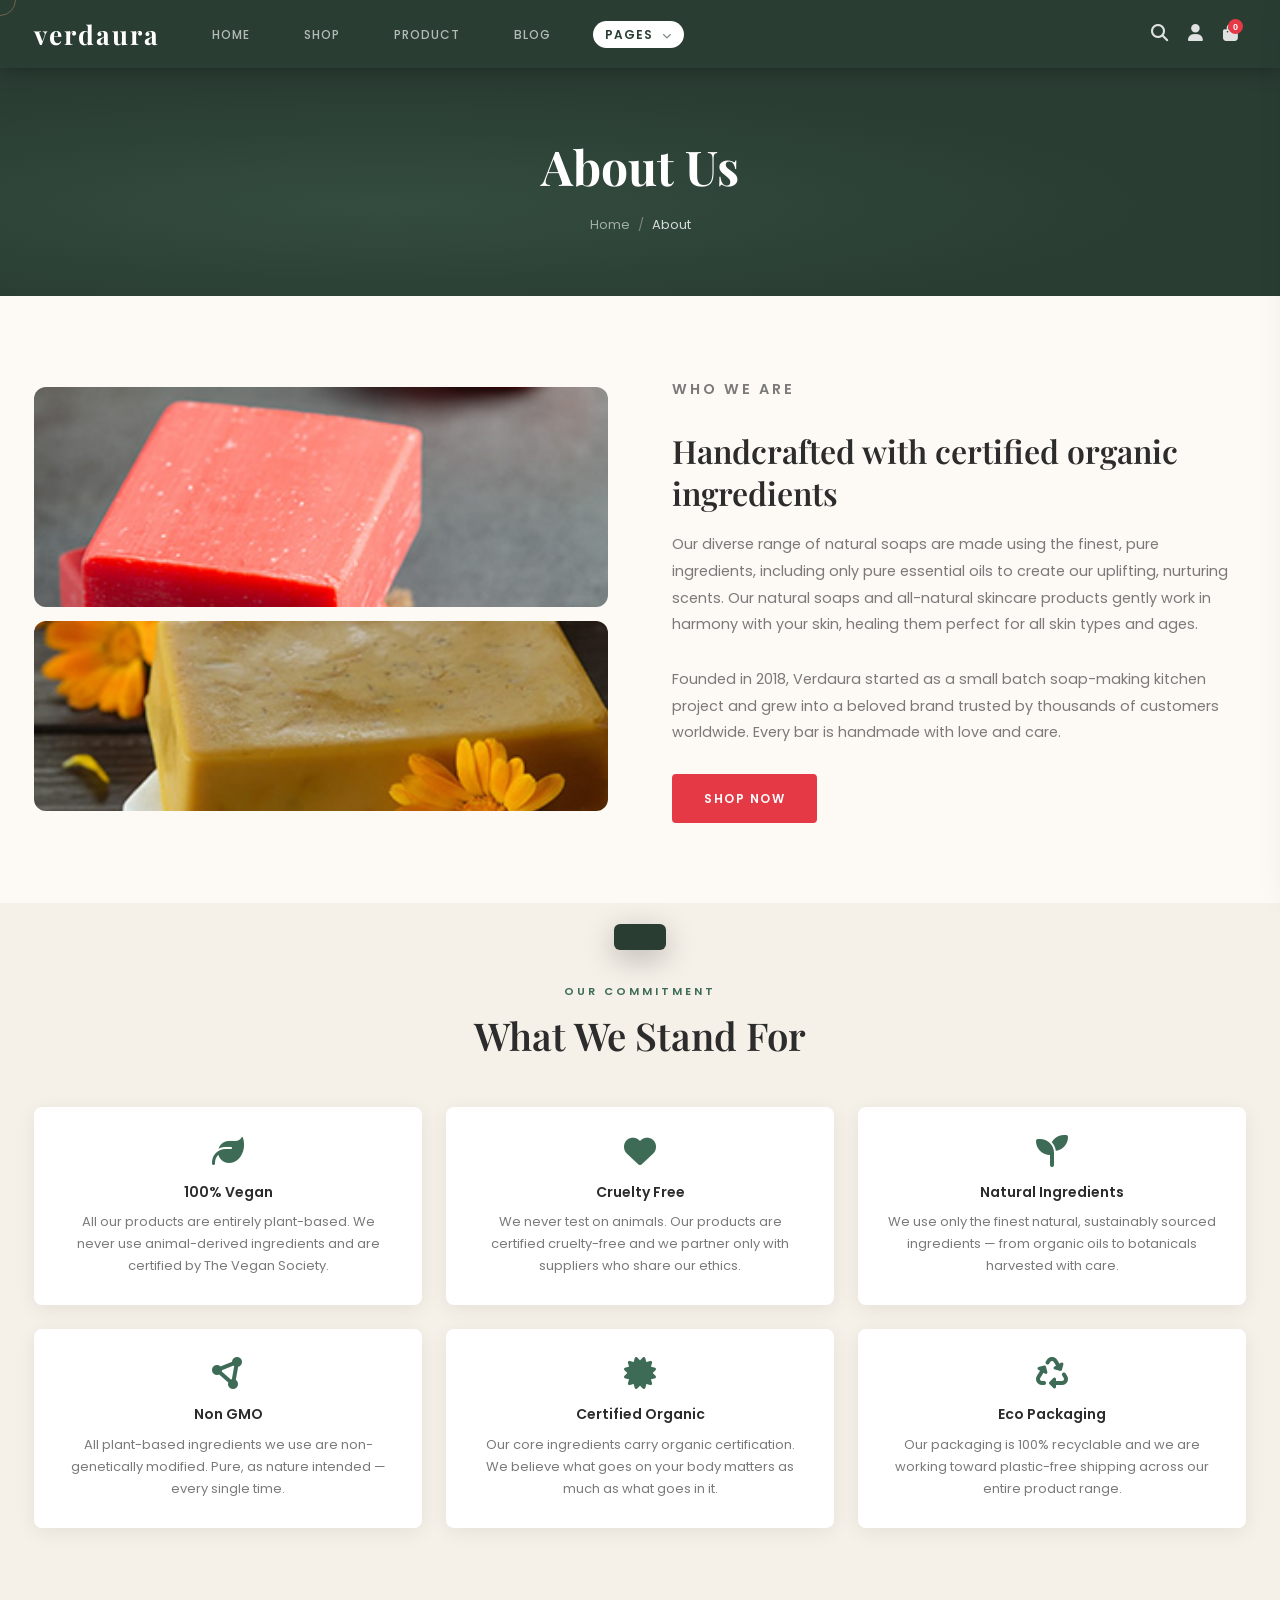
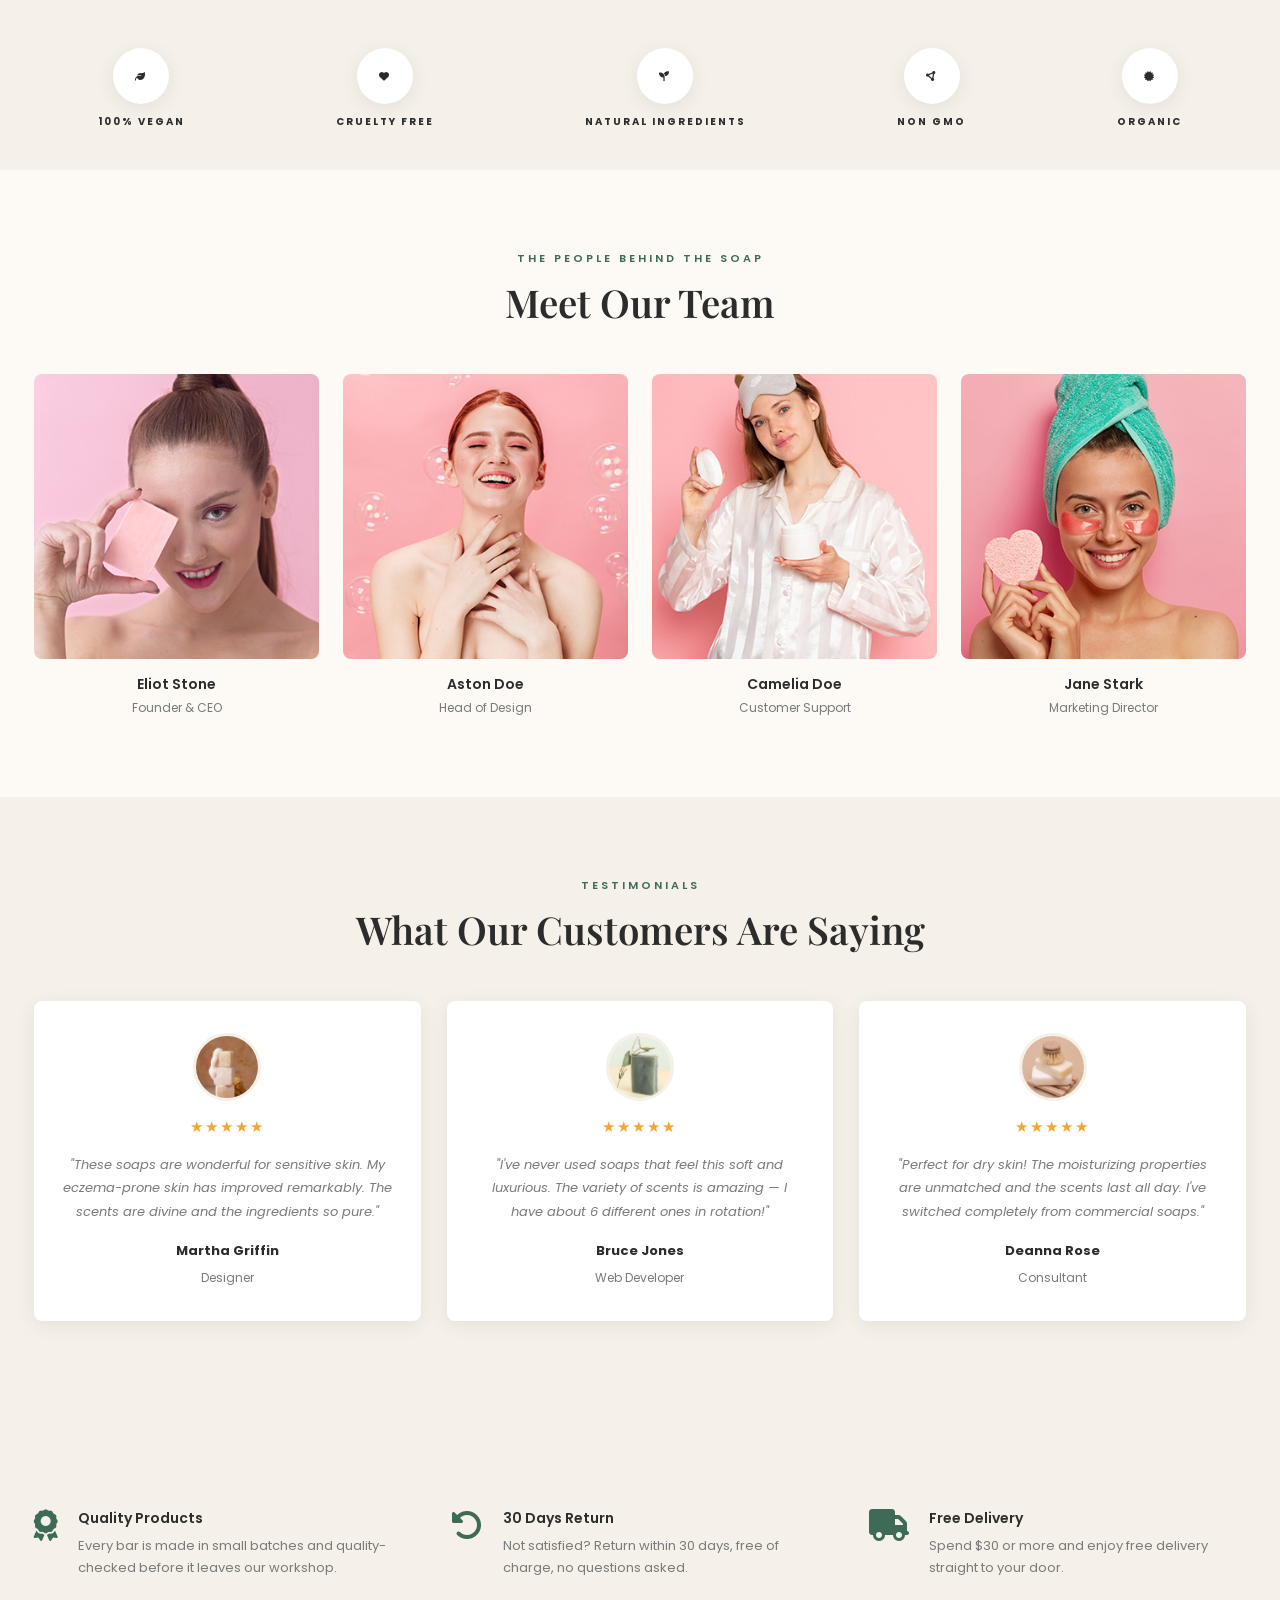
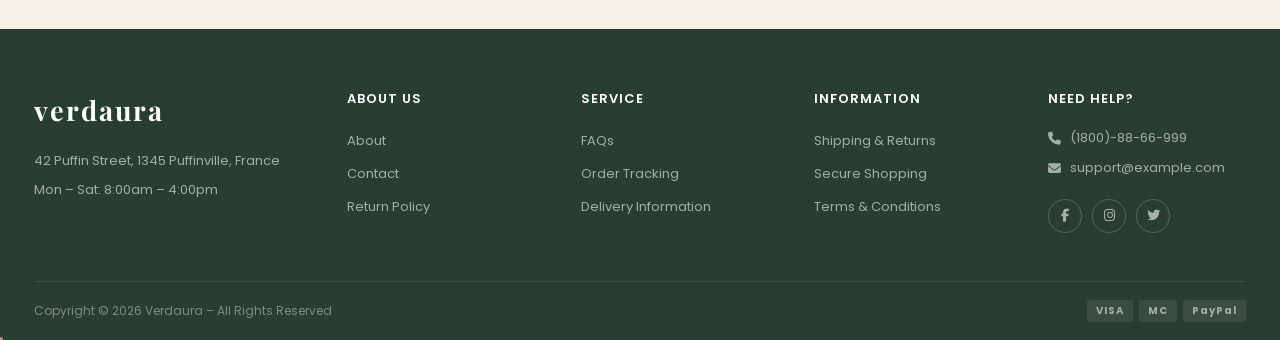
==== commit f133c061: "Refactor styles for Verdaura: update branding, enhance dropdowns, implement glassmorphism effects, a" ====
--- a/about.html
+++ b/about.html
@@ -3,7 +3,7 @@
 <head>
     <meta charset="UTF-8">
     <meta name="viewport" content="width=device-width, initial-scale=1.0">
-    <title>About — Ecosoap</title>
+    <title>About — Verdaura</title>
     <link href="https://fonts.googleapis.com/css2?family=Playfair+Display:ital,wght@0,400;0,600;0,700;1,400;1,600;1,700&family=Poppins:wght@300;400;500;600;700&display=swap" rel="stylesheet">
     <link rel="stylesheet" href="https://cdnjs.cloudflare.com/ajax/libs/font-awesome/6.5.0/css/all.min.css">
     <link rel="stylesheet" href="style.css">
@@ -13,7 +13,7 @@
 <header class="header" id="header">
     <div class="container">
         <div class="header__inner">
-            <div class="header__logo"><a href="index.html">ecosoap</a></div>
+            <div class="header__logo"><a href="index.html">verdaura</a></div>
             <nav class="header__nav">
                 <ul>
                     <li><a href="index.html">Home</a></li>
@@ -59,7 +59,7 @@
                 <p class="section-label">WHO WE ARE</p>
                 <h2>Handcrafted with certified organic ingredients</h2>
                 <p>Our diverse range of natural soaps are made using the finest, pure ingredients, including only pure essential oils to create our uplifting, nurturing scents. Our natural soaps and all-natural skincare products gently work in harmony with your skin, healing them perfect for all skin types and ages.</p>
-                <p style="margin-top:12px;margin-bottom:28px;">Founded in 2018, Ecosoap started as a small batch soap-making kitchen project and grew into a beloved brand trusted by thousands of customers worldwide. Every bar is handmade with love and care.</p>
+                <p style="margin-top:12px;margin-bottom:28px;">Founded in 2018, Verdaura started as a small batch soap-making kitchen project and grew into a beloved brand trusted by thousands of customers worldwide. Every bar is handmade with love and care.</p>
                 <a href="shop.html" class="btn btn--red">SHOP NOW</a>
             </div>
         </div>
@@ -163,13 +163,13 @@
 <footer class="footer">
     <div class="container">
         <div class="footer__main">
-            <div class="footer__brand"><div class="footer__logo">ecosoap</div><p>42 Puffin Street, 1345 Puffinville, France</p><p>Mon – Sat: 8:00am – 4:00pm</p></div>
+            <div class="footer__brand"><div class="footer__logo">verdaura</div><p>42 Puffin Street, 1345 Puffinville, France</p><p>Mon – Sat: 8:00am – 4:00pm</p></div>
             <div class="footer__col"><h4>About Us</h4><ul><li><a href="about.html">About</a></li><li><a href="contact.html">Contact</a></li><li><a href="#">Return Policy</a></li></ul></div>
             <div class="footer__col"><h4>Service</h4><ul><li><a href="faq.html">FAQs</a></li><li><a href="#">Order Tracking</a></li><li><a href="#">Delivery Information</a></li></ul></div>
             <div class="footer__col"><h4>Information</h4><ul><li><a href="#">Shipping &amp; Returns</a></li><li><a href="#">Secure Shopping</a></li><li><a href="#">Terms &amp; Conditions</a></li></ul></div>
             <div class="footer__col"><h4>Need Help?</h4><p class="footer__contact"><i class="fas fa-phone"></i> (1800)-88-66-999</p><p class="footer__contact"><i class="fas fa-envelope"></i> support@example.com</p><div class="footer__social"><a href="#"><i class="fab fa-facebook-f"></i></a><a href="#"><i class="fab fa-instagram"></i></a><a href="#"><i class="fab fa-twitter"></i></a></div></div>
         </div>
-        <div class="footer__bottom"><p>Copyright &copy; 2026 Ecosoap – All Rights Reserved</p><div class="payment-icons"><span>VISA</span><span>MC</span><span>PayPal</span></div></div>
+        <div class="footer__bottom"><p>Copyright &copy; 2026 Verdaura – All Rights Reserved</p><div class="payment-icons"><span>VISA</span><span>MC</span><span>PayPal</span></div></div>
     </div>
 </footer>
 
--- a/style.css
+++ b/style.css
@@ -1,5 +1,5 @@
 /* ==========================================
-   ECOSOAP — style.css
+   VERDAURA — style.css
    ========================================== */
 
 :root {
@@ -21,7 +21,7 @@
 }
 
 *, *::before, *::after { margin: 0; padding: 0; box-sizing: border-box; }
-html { scroll-behavior: smooth; }
+html { scroll-behavior: smooth; overflow-x: hidden; }
 
 body {
     font-family: 'Poppins', sans-serif;
@@ -29,6 +29,7 @@
     background: var(--cream);
     line-height: 1.6;
     font-size: 15px;
+    overflow-x: hidden;
 }
 
 img { max-width: 100%; height: auto; display: block; object-fit: cover; }
@@ -116,19 +117,23 @@
 .header__nav { flex: 1; }
 .header__nav ul { display: flex; gap: 30px; }
 .header__nav ul li a {
-    color: rgba(255,255,255,0.8);
+    color: rgba(255,255,255,0.65);
     font-size: 12px;
     font-weight: 500;
     letter-spacing: 1px;
     text-transform: uppercase;
-    transition: var(--tr);
-    padding-bottom: 3px;
-    border-bottom: 2px solid transparent;
-}
-.header__nav ul li a:hover,
+    transition: color 0.2s ease, background 0.2s ease, padding 0.2s ease;
+    padding: 5px 12px;
+    border-radius: 20px;
+}
+.header__nav ul li a:hover {
+    color: #fff;
+    background: rgba(255,255,255,0.1);
+}
 .header__nav ul li.active a {
-    color: #fff;
-    border-bottom-color: var(--brown);
+    color: var(--green-dark);
+    background: #fff;
+    font-weight: 600;
 }
 
 .header__actions { display: flex; align-items: center; gap: 4px; }
@@ -165,61 +170,94 @@
 
 .header__nav ul li > a .nav-arrow {
     font-size: 9px;
-    margin-left: 4px;
-    opacity: 0.7;
-    transition: transform 0.25s ease;
+    margin-left: 5px;
+    opacity: 0.65;
+    transition: transform 0.3s cubic-bezier(0.34,1.56,0.64,1);
     display: inline-block;
+    vertical-align: middle;
 }
 
 .dropdown {
     position: absolute;
-    top: calc(100% + 14px);
+    top: 100%;
     left: 50%;
-    transform: translateX(-50%) translateY(6px);
-    background: var(--green-dark);
-    min-width: 170px;
-    border-radius: 6px;
-    box-shadow: 0 12px 36px rgba(0,0,0,0.35);
-    padding: 8px 0;
+    transform: translateX(-50%) translateY(10px) scale(0.96);
+    background: #ffffff;
+    min-width: 200px;
+    border-radius: 14px;
+    box-shadow: 0 20px 60px rgba(0,0,0,0.18), 0 4px 16px rgba(0,0,0,0.08);
+    padding: 8px;
     opacity: 0;
     pointer-events: none;
-    transition: opacity 0.22s ease, transform 0.22s ease;
+    transition: opacity 0.25s ease, transform 0.25s cubic-bezier(0.34,1.2,0.64,1);
     z-index: 500;
-    border-top: 3px solid var(--brown);
-}
-.dropdown::before {
+}
+
+/* top notch accent line */
+.dropdown::after {
     content: '';
     position: absolute;
-    top: -9px; left: 50%;
+    top: -3px; left: 50%;
     transform: translateX(-50%);
-    border: 5px solid transparent;
-    border-bottom-color: var(--brown);
-}
+    width: 40px; height: 3px;
+    background: var(--brown);
+    border-radius: 0 0 3px 3px;
+}
+
 .dropdown li { display: block; }
+
 .dropdown li a {
-    display: block;
-    padding: 10px 20px;
+    display: flex;
+    align-items: center;
+    gap: 10px;
+    padding: 11px 16px;
     font-size: 12px;
-    color: rgba(255,255,255,0.78) !important;
+    font-weight: 500;
+    letter-spacing: 0.8px;
+    text-transform: uppercase;
+    color: var(--muted) !important;
     border-bottom: none !important;
-    letter-spacing: 0.5px;
-    transition: var(--tr);
+    border-radius: 8px;
+    transition: background 0.2s ease, color 0.2s ease, padding-left 0.2s ease;
     white-space: nowrap;
 }
+
+/* leaf icon before each item */
+.dropdown li a::before {
+    content: '🌿';
+    font-size: 13px;
+    opacity: 0;
+    transform: scale(0.6);
+    transition: opacity 0.2s ease, transform 0.2s ease;
+    flex-shrink: 0;
+}
+
 .dropdown li a:hover {
+    background: var(--green-dark) !important;
     color: #fff !important;
-    background: rgba(255,255,255,0.07);
-    padding-left: 26px;
+    padding-left: 20px;
+}
+
+.dropdown li a:hover::before {
+    opacity: 1;
+    transform: scale(1);
+}
+
+/* divider between items */
+.dropdown li + li {
+    border-top: 1px solid rgba(0,0,0,0.05);
 }
 
 .has-dropdown:hover .dropdown,
 .has-dropdown:focus-within .dropdown {
     opacity: 1;
     pointer-events: all;
-    transform: translateX(-50%) translateY(0);
-}
+    transform: translateX(-50%) translateY(0) scale(1);
+}
+
 .has-dropdown:hover > a .nav-arrow {
     transform: rotate(180deg);
+    opacity: 1;
 }
 
 /* ---- PAGE HERO (inner pages) ---- */
@@ -1638,30 +1676,29 @@
 
 /* Cursor follower dot */
 .cursor-dot {
-    width: 8px; height: 8px;
-    background: rgba(196,149,106,0.8);
+    width: 6px; height: 6px;
+    background: var(--brown);
     border-radius: 50%;
     position: fixed;
     pointer-events: none;
     z-index: 9999;
     transform: translate(-50%,-50%);
-    transition: transform 0.1s ease, width 0.3s ease, height 0.3s ease, background 0.3s ease;
-    mix-blend-mode: difference;
+    transition: transform 0.1s ease, width 0.25s ease, height 0.25s ease, opacity 0.25s ease;
 }
 .cursor-ring {
-    width: 36px; height: 36px;
-    border: 1.5px solid rgba(196,149,106,0.5);
+    width: 32px; height: 32px;
+    border: 1.5px solid rgba(196,149,106,0.45);
     border-radius: 50%;
     position: fixed;
     pointer-events: none;
     z-index: 9998;
     transform: translate(-50%,-50%);
     transition: transform 0.18s cubic-bezier(0.22,1,0.36,1),
-                width 0.4s ease, height 0.4s ease, border-color 0.3s ease;
+                width 0.35s ease, height 0.35s ease, border-color 0.25s ease, opacity 0.25s ease;
 }
 .cursor-ring.hovering {
-    width: 60px; height: 60px;
-    border-color: rgba(196,149,106,0.8);
+    width: 50px; height: 50px;
+    border-color: rgba(196,149,106,0.7);
 }
 
 /* Number counter animation */
@@ -1861,3 +1898,770 @@
     .promo3-card { flex-direction: column; text-align: center; }
     .promo3-card__image img { width: 80px; height: 80px; }
 }
+
+/* =============================================
+   TOP BAR
+   ============================================= */
+.top-bar {
+  background: var(--green-dark); color: #fff;
+  text-align: center; padding: 8px; font-size: 12px; letter-spacing: 1px;
+}
+
+/* =============================================
+   HERO — glassmorphism (vh-*)
+   ============================================= */
+
+/* ── Section shell ── */
+.vh-section {
+  position: relative;
+  min-height: 100vh;
+  background: #0d1a12;
+  overflow: hidden;
+  display: flex;
+  align-items: center;
+  padding: 120px 0 80px;
+}
+
+/* ── Floating orbs ── */
+.vh-orb {
+  position: absolute;
+  border-radius: 50%;
+  filter: blur(80px);
+  opacity: 0.55;
+  pointer-events: none;
+  animation: vhDrift linear infinite;
+}
+.vh-orb--1 {
+  width: 520px; height: 520px;
+  background: radial-gradient(circle, #1e5c3a, transparent 70%);
+  top: -120px; left: -100px;
+  animation-duration: 22s;
+}
+.vh-orb--2 {
+  width: 400px; height: 400px;
+  background: radial-gradient(circle, #c4956a55, transparent 70%);
+  top: 20%; right: -80px;
+  animation-duration: 18s; animation-direction: reverse;
+}
+.vh-orb--3 {
+  width: 300px; height: 300px;
+  background: radial-gradient(circle, #2e7d52, transparent 70%);
+  bottom: -80px; left: 30%;
+  animation-duration: 26s;
+}
+.vh-orb--4 {
+  width: 220px; height: 220px;
+  background: radial-gradient(circle, #a07848, transparent 70%);
+  bottom: 10%; right: 15%;
+  animation-duration: 20s; animation-direction: reverse;
+}
+.vh-orb--5 {
+  width: 160px; height: 160px;
+  background: radial-gradient(circle, #5aad7a, transparent 70%);
+  top: 50%; left: 50%;
+  animation-duration: 30s;
+}
+@keyframes vhDrift {
+  0%   { transform: translate(0,    0)    scale(1);    }
+  33%  { transform: translate(30px, -20px) scale(1.05); }
+  66%  { transform: translate(-20px, 15px) scale(0.97); }
+  100% { transform: translate(0,    0)    scale(1);    }
+}
+
+/* ── Outer glass panel ── */
+.vh-glass {
+  position: relative;
+  display: flex;
+  align-items: center;
+  gap: 60px;
+  background: rgba(255,255,255,0.05);
+  backdrop-filter: blur(28px);
+  -webkit-backdrop-filter: blur(28px);
+  border: 1px solid rgba(255,255,255,0.10);
+  border-radius: 28px;
+  padding: 64px 56px;
+  box-shadow:
+    0 32px 80px rgba(0,0,0,0.45),
+    inset 0 1px 0 rgba(255,255,255,0.12);
+  z-index: 1;
+}
+
+/* ── Left text column ── */
+.vh-text {
+  flex: 1;
+  min-width: 0;
+}
+.vh-eyebrow {
+  font-size: 11px;
+  font-weight: 700;
+  letter-spacing: 4px;
+  text-transform: uppercase;
+  color: #7acc8e;
+  margin-bottom: 20px;
+}
+.vh-title {
+  font-family: 'Playfair Display', serif;
+  font-size: clamp(40px, 5.5vw, 78px);
+  font-weight: 700;
+  color: #fff;
+  line-height: 1.05;
+  margin-bottom: 24px;
+}
+.vh-title em {
+  font-style: italic;
+  color: #d4b896;
+  background: linear-gradient(135deg, #d4b896, #c4956a);
+  -webkit-background-clip: text;
+  -webkit-text-fill-color: transparent;
+  background-clip: text;
+}
+.vh-desc {
+  color: rgba(255,255,255,0.68);
+  font-size: 15px;
+  line-height: 1.75;
+  max-width: 440px;
+  margin-bottom: 36px;
+}
+.vh-btns {
+  display: flex;
+  gap: 14px;
+  flex-wrap: wrap;
+  margin-bottom: 32px;
+}
+.vh-btn-primary {
+  display: inline-block;
+  padding: 14px 34px;
+  background: linear-gradient(135deg, #c4956a, #a07848);
+  color: #fff;
+  border-radius: 30px;
+  font-size: 13px;
+  font-weight: 700;
+  letter-spacing: 1px;
+  text-transform: uppercase;
+  transition: all .3s;
+  box-shadow: 0 8px 28px rgba(196,149,106,0.35);
+}
+.vh-btn-primary:hover {
+  transform: translateY(-2px);
+  box-shadow: 0 12px 36px rgba(196,149,106,0.5);
+  color: #fff;
+}
+.vh-btn-ghost {
+  display: inline-block;
+  padding: 13px 30px;
+  border: 1.5px solid rgba(255,255,255,0.35);
+  color: rgba(255,255,255,0.85);
+  border-radius: 30px;
+  font-size: 13px;
+  font-weight: 600;
+  letter-spacing: 1px;
+  text-transform: uppercase;
+  background: rgba(255,255,255,0.05);
+  backdrop-filter: blur(10px);
+  transition: all .3s;
+}
+.vh-btn-ghost:hover {
+  border-color: rgba(255,255,255,0.7);
+  background: rgba(255,255,255,0.10);
+  color: #fff;
+}
+.vh-pills {
+  display: flex;
+  gap: 10px;
+  flex-wrap: wrap;
+}
+.vh-pill {
+  background: rgba(255,255,255,0.07);
+  border: 1px solid rgba(255,255,255,0.14);
+  backdrop-filter: blur(8px);
+  color: rgba(255,255,255,0.80);
+  border-radius: 20px;
+  padding: 6px 16px;
+  font-size: 12px;
+  font-weight: 500;
+  transition: background .25s;
+}
+.vh-pill:hover {
+  background: rgba(255,255,255,0.13);
+}
+
+/* ── Right visual column ── */
+.vh-visual {
+  flex: 0 0 340px;
+  position: relative;
+  display: flex;
+  align-items: center;
+  justify-content: center;
+}
+
+/* Soap card */
+.vh-soap-card {
+  position: relative;
+  width: 240px;
+  height: 300px;
+  background: rgba(255,255,255,0.07);
+  backdrop-filter: blur(20px);
+  -webkit-backdrop-filter: blur(20px);
+  border: 1px solid rgba(255,255,255,0.14);
+  border-radius: 24px;
+  display: flex;
+  flex-direction: column;
+  align-items: center;
+  justify-content: center;
+  gap: 12px;
+  box-shadow:
+    0 24px 60px rgba(0,0,0,0.4),
+    inset 0 1px 0 rgba(255,255,255,0.15);
+  animation: vhFloat 7s ease-in-out infinite;
+}
+@keyframes vhFloat {
+  0%,100% { transform: translateY(0); }
+  50%      { transform: translateY(-14px); }
+}
+.vh-soap-glow {
+  position: absolute;
+  inset: -1px;
+  border-radius: 24px;
+  background: linear-gradient(135deg, rgba(196,149,106,0.25) 0%, rgba(46,125,82,0.25) 100%);
+  z-index: -1;
+  filter: blur(12px);
+}
+.vh-soap-bar {
+  width: 160px;
+  height: 90px;
+  background: linear-gradient(135deg, #c8a87a 0%, #8a6340 60%, #6b4c30 100%);
+  border-radius: 16px;
+  display: flex;
+  flex-direction: column;
+  align-items: center;
+  justify-content: center;
+  gap: 4px;
+  box-shadow: 0 12px 32px rgba(0,0,0,0.35), inset 0 1px 0 rgba(255,255,255,0.25);
+  position: relative;
+  overflow: hidden;
+}
+.vh-soap-bar::before {
+  content: '';
+  position: absolute;
+  inset: 8px;
+  border: 1px solid rgba(255,255,255,0.18);
+  border-radius: 10px;
+}
+.vh-soap-brand {
+  font-family: 'Playfair Display', serif;
+  font-size: 16px;
+  font-style: italic;
+  color: rgba(255,255,255,0.80);
+  position: relative; z-index: 1;
+}
+.vh-soap-sub {
+  font-size: 9px;
+  letter-spacing: 2px;
+  text-transform: uppercase;
+  color: rgba(255,255,255,0.45);
+  position: relative; z-index: 1;
+}
+.vh-soap-leaf {
+  font-size: 32px;
+  filter: drop-shadow(0 4px 8px rgba(0,0,0,0.3));
+}
+.vh-soap-leaf--top { animation: vhSway 5s ease-in-out infinite; }
+.vh-soap-leaf--bot { animation: vhSway 5s ease-in-out infinite 1s; }
+@keyframes vhSway {
+  0%,100% { transform: rotate(-10deg); }
+  50%      { transform: rotate(10deg); }
+}
+
+/* Floating mini tags */
+.vh-tag {
+  position: absolute;
+  background: rgba(255,255,255,0.10);
+  backdrop-filter: blur(12px);
+  -webkit-backdrop-filter: blur(12px);
+  border: 1px solid rgba(255,255,255,0.18);
+  border-radius: 20px;
+  padding: 6px 14px;
+  font-size: 11px;
+  font-weight: 600;
+  color: rgba(255,255,255,0.85);
+  white-space: nowrap;
+  box-shadow: 0 4px 16px rgba(0,0,0,0.2);
+  animation: vhFloat 7s ease-in-out infinite;
+}
+.vh-tag--1 { top: -16px;  left: -40px;  animation-delay: 0s;    animation-duration: 8s; }
+.vh-tag--2 { top: 40%;    right: -48px; animation-delay: 1.5s;  animation-duration: 9s; }
+.vh-tag--3 { bottom: -8px; left: -20px; animation-delay: 0.8s;  animation-duration: 7.5s; }
+
+/* ── Responsive ── */
+@media (max-width: 900px) {
+  .vh-glass { flex-direction: column; padding: 48px 32px; gap: 40px; }
+  .vh-visual { flex: none; width: 100%; display: flex; justify-content: center; }
+  .vh-soap-card { width: 200px; height: 260px; }
+}
+@media (max-width: 560px) {
+  .vh-section { padding: 100px 0 60px; }
+  .vh-glass { padding: 28px 16px; border-radius: 20px; margin: 0 16px; width: calc(100% - 32px); }
+  .vh-tag { display: none; }
+  .vh-soap-card { width: 170px; height: 220px; }
+}
+
+/* =============================================
+   FEATURES STRIP
+   ============================================= */
+.es-features-strip {
+  background: #f5f0e8; border-bottom: 1px solid #ede8dc; padding: 24px 0;
+}
+.es-features-inner {
+  display: flex; justify-content: space-around; align-items: center; flex-wrap: wrap; gap: 20px;
+}
+.es-feature-item { display: flex; align-items: center; gap: 12px; flex: 1; min-width: 140px; }
+.es-feature-icon {
+  width: 48px; height: 48px; background: var(--green-dark);
+  border-radius: 50%; display: flex; align-items: center; justify-content: center; flex-shrink: 0;
+}
+.es-feature-icon svg { width: 22px; height: 22px; color: #fff; }
+.es-feature-text h4 { font-size: 13px; font-weight: 700; color: var(--text); }
+.es-feature-text p { font-size: 11px; color: var(--muted); margin-top: 2px; }
+
+/* =============================================
+   ABOUT — verdaura variant
+   ============================================= */
+.es-about-section { background: #fff; }
+.es-about-inner {
+  display: grid; grid-template-columns: 1fr 1fr; gap: 60px; align-items: center;
+}
+.es-about-images { position: relative; height: 420px; }
+.es-about-img-main {
+  width: 300px; height: 320px; border-radius: 18px;
+  position: absolute; left: 0; top: 0;
+  box-shadow: 0 8px 40px rgba(0,0,0,0.13); overflow: hidden;
+}
+.es-about-img-main img, .es-about-img-second img {
+  width: 100%; height: 100%; object-fit: cover; display: block;
+}
+.es-about-img-second {
+  width: 220px; height: 240px; border-radius: 18px;
+  position: absolute; right: 0; bottom: 0;
+  box-shadow: 0 8px 40px rgba(0,0,0,0.13); border: 4px solid #fff; overflow: hidden;
+}
+.es-about-badge-overlay {
+  position: absolute; top: 180px; left: 240px;
+  background: var(--green-dark); color: #fff;
+  border-radius: 50%; width: 90px; height: 90px;
+  display: flex; flex-direction: column; align-items: center; justify-content: center;
+  font-size: 11px; font-weight: 700; text-align: center; line-height: 1.3;
+  box-shadow: 0 4px 20px rgba(0,0,0,0.07); border: 4px solid #fff; z-index: 2;
+}
+.es-about-text p { color: var(--muted); font-size: 15px; line-height: 1.8; margin-bottom: 16px; }
+.es-about-features {
+  display: grid; grid-template-columns: 1fr 1fr; gap: 16px; margin: 28px 0;
+}
+.es-about-feat { display: flex; align-items: center; gap: 10px; }
+.es-about-feat-icon {
+  width: 36px; height: 36px; background: #f5f0e8;
+  border-radius: 8px; display: flex; align-items: center; justify-content: center;
+  font-size: 18px; flex-shrink: 0;
+}
+.es-about-feat span { font-size: 13px; font-weight: 600; color: var(--text); }
+
+/* =============================================
+   PROMO BANNERS — verdaura variant
+   ============================================= */
+.es-promo-banners { background: #f5f0e8; padding: 48px 0; }
+.es-promo-grid {
+  display: grid; grid-template-columns: repeat(3, 1fr); gap: 20px;
+}
+.es-promo-card {
+  border-radius: 18px; overflow: hidden; position: relative;
+  padding: 30px 24px; min-height: 240px;
+  display: flex; flex-direction: column; justify-content: flex-end;
+  cursor: pointer; transition: transform .3s, box-shadow .3s;
+  background-size: cover; background-position: center;
+}
+.es-promo-card:hover { transform: translateY(-4px); box-shadow: 0 10px 40px rgba(0,0,0,0.22); }
+/* dark overlay for readability over photos */
+.es-promo-overlay {
+  position: absolute; inset: 0;
+  background: linear-gradient(to top, rgba(0,0,0,0.72) 50%, rgba(0,0,0,0.20) 100%);
+}
+.es-promo-floral .es-promo-overlay { background: linear-gradient(to top, rgba(30,60,40,0.82) 50%, rgba(30,60,40,0.25) 100%); }
+.es-promo-fruit  .es-promo-overlay { background: linear-gradient(to top, rgba(20,45,30,0.80) 50%, rgba(20,45,30,0.20) 100%); }
+.es-promo-sale   .es-promo-overlay { background: linear-gradient(to top, rgba(10,30,18,0.88) 50%, rgba(10,30,18,0.35) 100%); }
+.es-promo-label {
+  position: relative; z-index: 1;
+  font-size: 11px; font-weight: 700; letter-spacing: 2px; text-transform: uppercase;
+  margin-bottom: 6px; color: rgba(255,255,255,0.75);
+}
+.es-promo-title {
+  position: relative; z-index: 1;
+  font-family: 'Playfair Display', serif; font-size: 22px; font-weight: 700;
+  line-height: 1.2; margin-bottom: 10px; color: #fff;
+}
+.es-promo-discount { position: relative; z-index: 1; font-size: 28px; font-weight: 800; color: #ffd700; line-height: 1; }
+.es-promo-link {
+  position: relative; z-index: 1;
+  font-size: 12px; font-weight: 700; text-transform: uppercase; letter-spacing: 1px;
+  color: rgba(255,255,255,0.9); margin-top: 12px; display: inline-flex; align-items: center; gap: 4px;
+}
+.es-promo-link::after { content: '→'; }
+.es-promo-link:hover { color: #fff; }
+
+/* =============================================
+   PRODUCTS — verdaura variant
+   ============================================= */
+.es-products-section { background: #fff; }
+.es-products-header { text-align: center; margin-bottom: 40px; }
+.es-tab-nav {
+  display: flex; gap: 6px; justify-content: center; flex-wrap: wrap; margin-top: 16px;
+}
+.es-tab-btn {
+  padding: 8px 20px; border-radius: 20px; font-size: 13px; font-weight: 500;
+  cursor: pointer; border: 1px solid var(--border);
+  background: transparent; color: var(--muted); transition: all .3s;
+  font-family: 'Poppins', sans-serif;
+}
+.es-tab-btn.active, .es-tab-btn:hover {
+  background: var(--green-dark); color: #fff; border-color: var(--green-dark);
+}
+.es-products-grid {
+  display: grid; grid-template-columns: repeat(4, 1fr); gap: 24px;
+}
+.es-product-card {
+  border-radius: 18px; overflow: hidden; background: #f5f0e8;
+  transition: transform .3s, box-shadow .3s; cursor: pointer;
+}
+.es-product-card:hover { transform: translateY(-6px); box-shadow: 0 10px 40px rgba(0,0,0,0.14); }
+.es-product-img {
+  height: 220px; display: flex; align-items: center; justify-content: center;
+  position: relative; overflow: hidden; background: #f0ece4;
+}
+.es-product-img-real {
+  width: 100%; height: 100%; object-fit: cover;
+  transition: transform .4s ease;
+  display: block;
+}
+.es-product-card:hover .es-product-img-real { transform: scale(1.08); }
+.es-badge-wrap { position: absolute; top: 12px; left: 12px; }
+.es-product-wishlist {
+  position: absolute; top: 12px; right: 12px;
+  width: 32px; height: 32px; background: #fff;
+  border-radius: 50%; display: flex; align-items: center; justify-content: center;
+  cursor: pointer; box-shadow: 0 4px 20px rgba(0,0,0,0.07); opacity: 0; transition: opacity .3s;
+  font-size: 14px;
+}
+.es-product-card:hover .es-product-wishlist { opacity: 1; }
+.es-product-info { padding: 16px; }
+.es-product-info h3 { font-size: 13px; font-weight: 600; color: var(--text); margin-bottom: 6px; line-height: 1.4; }
+.es-product-price { display: flex; align-items: center; gap: 8px; margin-top: 8px; }
+.es-price-current { font-size: 15px; font-weight: 700; color: var(--green-dark); }
+.es-price-old { font-size: 13px; color: var(--muted); text-decoration: line-through; }
+.es-product-add {
+  width: 100%; margin-top: 12px; background: var(--green-dark); color: #fff;
+  border: none; border-radius: 20px; padding: 9px; font-size: 12px; font-weight: 600;
+  cursor: pointer; letter-spacing: 0.5px; font-family: 'Poppins', sans-serif;
+  opacity: 0; transform: translateY(8px); transition: all .3s;
+}
+.es-product-card:hover .es-product-add { opacity: 1; transform: translateY(0); }
+.es-product-add:hover { background: var(--green-med); }
+/* Soap colour variants */
+.soap-charcoal { background: linear-gradient(135deg, #37474f, #263238); }
+.soap-green    { background: linear-gradient(135deg, #66bb6a, #388e3c); }
+.soap-sand     { background: linear-gradient(135deg, #d4a76a, #b8864e); }
+.soap-pink     { background: linear-gradient(135deg, #f48fb1, #c2185b); }
+.soap-rose     { background: linear-gradient(135deg, #ef9a9a, #e57373); }
+.soap-lavender { background: linear-gradient(135deg, #ce93d8, #ab47bc); }
+.soap-blue     { background: linear-gradient(135deg, #81d4fa, #0288d1); }
+.soap-honey    { background: linear-gradient(135deg, #ffe082, #f9a825); }
+.soap-white    { background: linear-gradient(135deg, #f5f5f5, #e0e0e0); }
+.soap-mint     { background: linear-gradient(135deg, #a5d6a7, #4caf50); }
+.soap-marbled  { background: linear-gradient(135deg, #d7ccc8, #bcaaa4); }
+.soap-brown    { background: linear-gradient(135deg, #a1887f, #795548); }
+/* badges */
+.es-badge-red   { display: inline-block; background: var(--red); color: #fff; font-size: 11px; font-weight: 700; padding: 3px 10px; border-radius: 20px; text-transform: uppercase; letter-spacing: 1px; }
+.es-badge-green { display: inline-block; background: var(--green-dark); color: #fff; font-size: 11px; font-weight: 700; padding: 3px 10px; border-radius: 20px; text-transform: uppercase; letter-spacing: 1px; }
+
+/* =============================================
+   TESTIMONIALS — verdaura variant
+   ============================================= */
+.es-testimonials-section { background: #f5f0e8; }
+.es-testimonials-header { text-align: center; }
+.es-testimonials-grid {
+  display: grid; grid-template-columns: repeat(3, 1fr); gap: 24px;
+}
+.es-testimonial-card {
+  background: #fff; border-radius: 18px;
+  padding: 28px; box-shadow: 0 4px 20px rgba(0,0,0,0.07); transition: transform .3s;
+}
+.es-testimonial-card:hover { transform: translateY(-4px); }
+.es-stars { color: #f4a834; font-size: 16px; margin-bottom: 14px; }
+.es-testimonial-text {
+  font-size: 14px; color: var(--muted); line-height: 1.7;
+  font-style: italic; margin-bottom: 20px;
+}
+.es-testimonial-author { display: flex; align-items: center; gap: 12px; }
+.es-author-avatar {
+  width: 44px; height: 44px; border-radius: 50%;
+  display: flex; align-items: center; justify-content: center;
+  font-size: 20px; flex-shrink: 0;
+}
+.es-author-name { font-size: 14px; font-weight: 700; color: var(--text); }
+.es-author-tag  { font-size: 12px; color: var(--muted); margin-top: 2px; }
+
+/* =============================================
+   TRUST BADGES
+   ============================================= */
+.es-trust-section {
+  background: #fff; border-top: 1px solid var(--border); padding: 40px 0;
+}
+.es-trust-inner {
+  display: flex; justify-content: space-around; align-items: center; flex-wrap: wrap; gap: 24px;
+}
+.es-trust-item {
+  display: flex; flex-direction: column; align-items: center; gap: 8px; text-align: center;
+}
+.es-trust-icon { font-size: 36px; }
+.es-trust-item span {
+  font-size: 12px; font-weight: 600; color: var(--muted); letter-spacing: 1px; text-transform: uppercase;
+}
+
+/* =============================================
+   NEW COLLECTION — verdaura variant
+   ============================================= */
+.es-new-collection { background: #ede8dc; }
+
+/* =============================================
+   DOUBLE BANNER
+   ============================================= */
+.es-double-banner { background: #fff; padding: 40px 0; }
+.es-double-banner-inner {
+  display: grid; grid-template-columns: 1fr 1fr; gap: 20px;
+}
+.es-banner-card {
+  border-radius: 18px; padding: 36px 32px;
+  display: flex; flex-direction: column; justify-content: flex-end;
+  min-height: 200px; overflow: hidden; position: relative;
+  cursor: pointer; transition: transform .3s;
+}
+.es-banner-card:hover { transform: scale(1.02); }
+.es-banner-dark  { background: linear-gradient(135deg, #1a2f1e, #2d5a3d); }
+.es-banner-light { background: linear-gradient(135deg, #e3f2fd, #bbdefb); }
+.es-banner-label {
+  font-size: 11px; font-weight: 700; letter-spacing: 2px; text-transform: uppercase; margin-bottom: 6px;
+}
+.es-banner-title {
+  font-family: 'Playfair Display', serif; font-size: 24px; font-weight: 700;
+  line-height: 1.2; margin-bottom: 16px;
+}
+.es-banner-dark .es-banner-label,
+.es-banner-dark .es-banner-title { color: #fff; }
+.es-banner-light .es-banner-label { color: var(--green-med); }
+.es-banner-light .es-banner-title { color: var(--text); }
+.es-banner-emoji {
+  position: absolute; right: 24px; top: 50%; transform: translateY(-50%);
+  font-size: 64px; opacity: 0.25;
+}
+.es-banner-btn {
+  display: inline-block; padding: 10px 24px; border-radius: 20px;
+  font-size: 12px; font-weight: 700; text-transform: uppercase; letter-spacing: 1px;
+  cursor: pointer; border: none; transition: all .3s; font-family: 'Poppins', sans-serif;
+}
+.es-banner-dark .es-banner-btn  { background: #fff; color: var(--green-dark); }
+.es-banner-dark .es-banner-btn:hover  { background: #f5f0e8; }
+.es-banner-light .es-banner-btn { background: var(--green-dark); color: #fff; }
+.es-banner-light .es-banner-btn:hover { background: var(--green-med); }
+
+/* =============================================
+   SOAP COLLECTIONS
+   ============================================= */
+.es-soap-collections { background: #f5f0e8; }
+.es-collections-header { margin-bottom: 48px; }
+.es-collections-grid {
+  display: grid; grid-template-columns: repeat(5, 1fr); gap: 16px;
+}
+.es-collection-item { text-align: center; cursor: pointer; transition: transform .3s; }
+.es-collection-item:hover { transform: translateY(-6px); }
+.es-collection-img {
+  width: 100%; aspect-ratio: 1; border-radius: 18px; overflow: hidden;
+  margin-bottom: 12px; box-shadow: 0 4px 20px rgba(0,0,0,0.10);
+}
+.es-collection-img img {
+  width: 100%; height: 100%; object-fit: cover; display: block;
+  transition: transform .4s ease;
+}
+.es-collection-item:hover .es-collection-img img { transform: scale(1.08); }
+.es-collection-item h4 { font-size: 13px; font-weight: 700; color: var(--text); margin-bottom: 4px; }
+.es-collection-item p  { font-size: 11px; color: var(--muted); }
+
+/* =============================================
+   EXTRA SALE — verdaura variant
+   ============================================= */
+.es-extra-sale { background: #fff; }
+.es-extra-sale-inner {
+  display: grid; grid-template-columns: 1fr 1.2fr; gap: 60px; align-items: center;
+}
+.es-sale-text p { color: var(--muted); font-size: 15px; line-height: 1.7; margin-bottom: 0; }
+.es-big-discount {
+  font-family: 'Playfair Display', serif; font-size: 72px; font-weight: 700;
+  color: var(--red); line-height: 1; margin-bottom: 8px;
+}
+.es-sale-grid {
+  display: grid; grid-template-columns: repeat(3, 1fr); gap: 12px;
+}
+.es-sale-item {
+  aspect-ratio: 1; border-radius: 10px; overflow: hidden;
+  cursor: pointer; transition: transform .3s; position: relative;
+}
+.es-sale-item img {
+  width: 100%; height: 100%; object-fit: cover; display: block;
+  transition: transform .4s ease;
+}
+.es-sale-item:hover { transform: scale(1.05); }
+.es-sale-item:hover img { transform: scale(1.1); }
+.es-sale-item::after {
+  content: '';
+  position: absolute; inset: 0;
+  background: linear-gradient(to top, rgba(0,0,0,0.55) 40%, transparent 100%);
+  border-radius: 10px;
+}
+.es-sale-item-label {
+  position: absolute; bottom: 8px; left: 0; right: 0; z-index: 1;
+  text-align: center; font-size: 10px; font-weight: 700;
+  color: rgba(255,255,255,0.95); text-transform: uppercase; letter-spacing: 0.5px;
+}
+
+/* =============================================
+   BLOG — verdaura variant
+   ============================================= */
+.es-blog-section { background: #f5f0e8; }
+.es-blog-header { margin-bottom: 48px; }
+.es-blog-grid {
+  display: grid; grid-template-columns: repeat(3, 1fr); gap: 28px;
+}
+/* reuse .blog-card from existing CSS but override image area */
+.es-blog-section .blog-card { background: #fff; border-radius: 18px; }
+.es-blog-img {
+  height: 200px; overflow: hidden; display: flex; align-items: center;
+  justify-content: center; font-size: 64px;
+}
+.es-bi1 { background: linear-gradient(135deg, #e8f5e9, #c8e6c9); }
+.es-bi2 { background: linear-gradient(135deg, #fff9c4, #fff59d); }
+.es-bi3 { background: linear-gradient(135deg, #fce4ec, #f8bbd0); }
+.es-blog-date {
+  font-size: 11px; color: var(--muted); letter-spacing: 1px;
+  text-transform: uppercase; margin: 16px 20px 8px;
+}
+.es-blog-section .blog-card h3 {
+  font-family: 'Playfair Display', serif; font-size: 17px; font-weight: 600;
+  color: var(--text); padding: 0 20px; line-height: 1.4; margin-bottom: 10px;
+}
+.es-blog-section .blog-card p {
+  font-size: 13px; color: var(--muted); padding: 0 20px; line-height: 1.6; margin-bottom: 0;
+}
+.es-blog-link {
+  display: inline-block; margin: 16px 20px 20px;
+  color: var(--green-dark); font-size: 13px; font-weight: 700;
+  text-transform: uppercase; letter-spacing: 1px;
+}
+.es-blog-link:hover { text-decoration: underline; }
+
+/* =============================================
+   SERVICE BADGES — verdaura variant
+   ============================================= */
+.es-service-badges {
+  background: #fff; border-top: 1px solid var(--border); padding: 48px 0;
+}
+.es-service-grid {
+  display: grid; grid-template-columns: repeat(3, 1fr); gap: 32px;
+}
+.es-service-item {
+  text-align: center; padding: 28px 20px;
+  border: 1px solid var(--border); border-radius: 18px;
+}
+.es-service-icon { font-size: 42px; margin-bottom: 12px; }
+.es-service-item h4 { font-size: 15px; font-weight: 700; margin-bottom: 8px; color: var(--text); }
+.es-service-item p  { font-size: 13px; color: var(--muted); line-height: 1.6; }
+
+/* =============================================
+   FADE-UP REVEAL (verdaura)
+   ============================================= */
+.fade-up {
+  opacity: 0; transform: translateY(30px);
+  transition: opacity 0.6s ease, transform 0.6s ease;
+}
+.fade-up.visible { opacity: 1; transform: translateY(0); }
+
+/* =============================================
+   RESPONSIVE — verdaura new sections
+   ============================================= */
+/* ── 900px ── */
+@media (max-width: 900px) {
+  .es-about-inner { grid-template-columns: 1fr; }
+  .es-about-images { height: 280px; margin-bottom: 20px; }
+  .es-promo-grid { grid-template-columns: 1fr 1fr; }
+  .es-products-grid { grid-template-columns: repeat(2, 1fr); }
+  .es-testimonials-grid { grid-template-columns: 1fr; }
+  .es-double-banner-inner { grid-template-columns: 1fr; }
+  .es-collections-grid { grid-template-columns: repeat(3, 1fr); }
+  .es-extra-sale-inner { grid-template-columns: 1fr; gap: 32px; }
+  .es-blog-grid { grid-template-columns: 1fr 1fr; }
+  .es-service-grid { grid-template-columns: 1fr 1fr; }
+  .es-sale-grid { grid-template-columns: repeat(3, 1fr); }
+}
+
+/* ── 600px ── */
+@media (max-width: 600px) {
+  /* prevent any wide orb/fixed-width element from bleeding */
+  .vh-orb { filter: blur(60px); opacity: 0.35; }
+  .vh-orb--1 { width: 280px; height: 280px; left: -80px; }
+  .vh-orb--2 { width: 200px; height: 200px; }
+  .vh-orb--3 { width: 160px; height: 160px; }
+
+  /* hero glass panel */
+  .vh-glass { gap: 28px; }
+  .vh-title { font-size: clamp(32px, 9vw, 48px); }
+
+  /* promo banners: single column */
+  .es-promo-grid { grid-template-columns: 1fr; }
+  .es-promo-card { min-height: 180px; }
+
+  /* products: 2-col stays fine */
+  .es-products-grid { grid-template-columns: 1fr 1fr; gap: 12px; }
+  .es-product-img { height: 160px; }
+  .es-product-info { padding: 10px; }
+  .es-product-info h3 { font-size: 11px; }
+  .es-product-add { font-size: 11px; padding: 8px; }
+
+  /* collections */
+  .es-collections-grid { grid-template-columns: repeat(2, 1fr); gap: 12px; }
+
+  /* blog */
+  .es-blog-grid { grid-template-columns: 1fr; }
+
+  /* service */
+  .es-service-grid { grid-template-columns: 1fr; }
+
+  /* sale grid */
+  .es-sale-grid { grid-template-columns: repeat(3, 1fr); gap: 8px; }
+
+  /* about images */
+  .es-about-images { height: 240px; }
+  .es-about-img-main { width: 220px; height: 220px; }
+  .es-about-img-second { width: 150px; height: 160px; }
+
+  /* double banner */
+  .es-double-banner-inner { grid-template-columns: 1fr; }
+
+  /* big discount text */
+  .es-big-discount { font-size: 52px; }
+}
+
+/* ── 400px ── */
+@media (max-width: 400px) {
+  .es-products-grid { grid-template-columns: 1fr; }
+  .es-sale-grid { grid-template-columns: repeat(2, 1fr); }
+  .es-collections-grid { grid-template-columns: repeat(2, 1fr); }
+  .vh-pills { gap: 6px; }
+  .vh-pill { font-size: 11px; padding: 5px 12px; }
+  .vh-btns { flex-direction: column; }
+  .vh-btn-primary, .vh-btn-ghost { text-align: center; }
+}
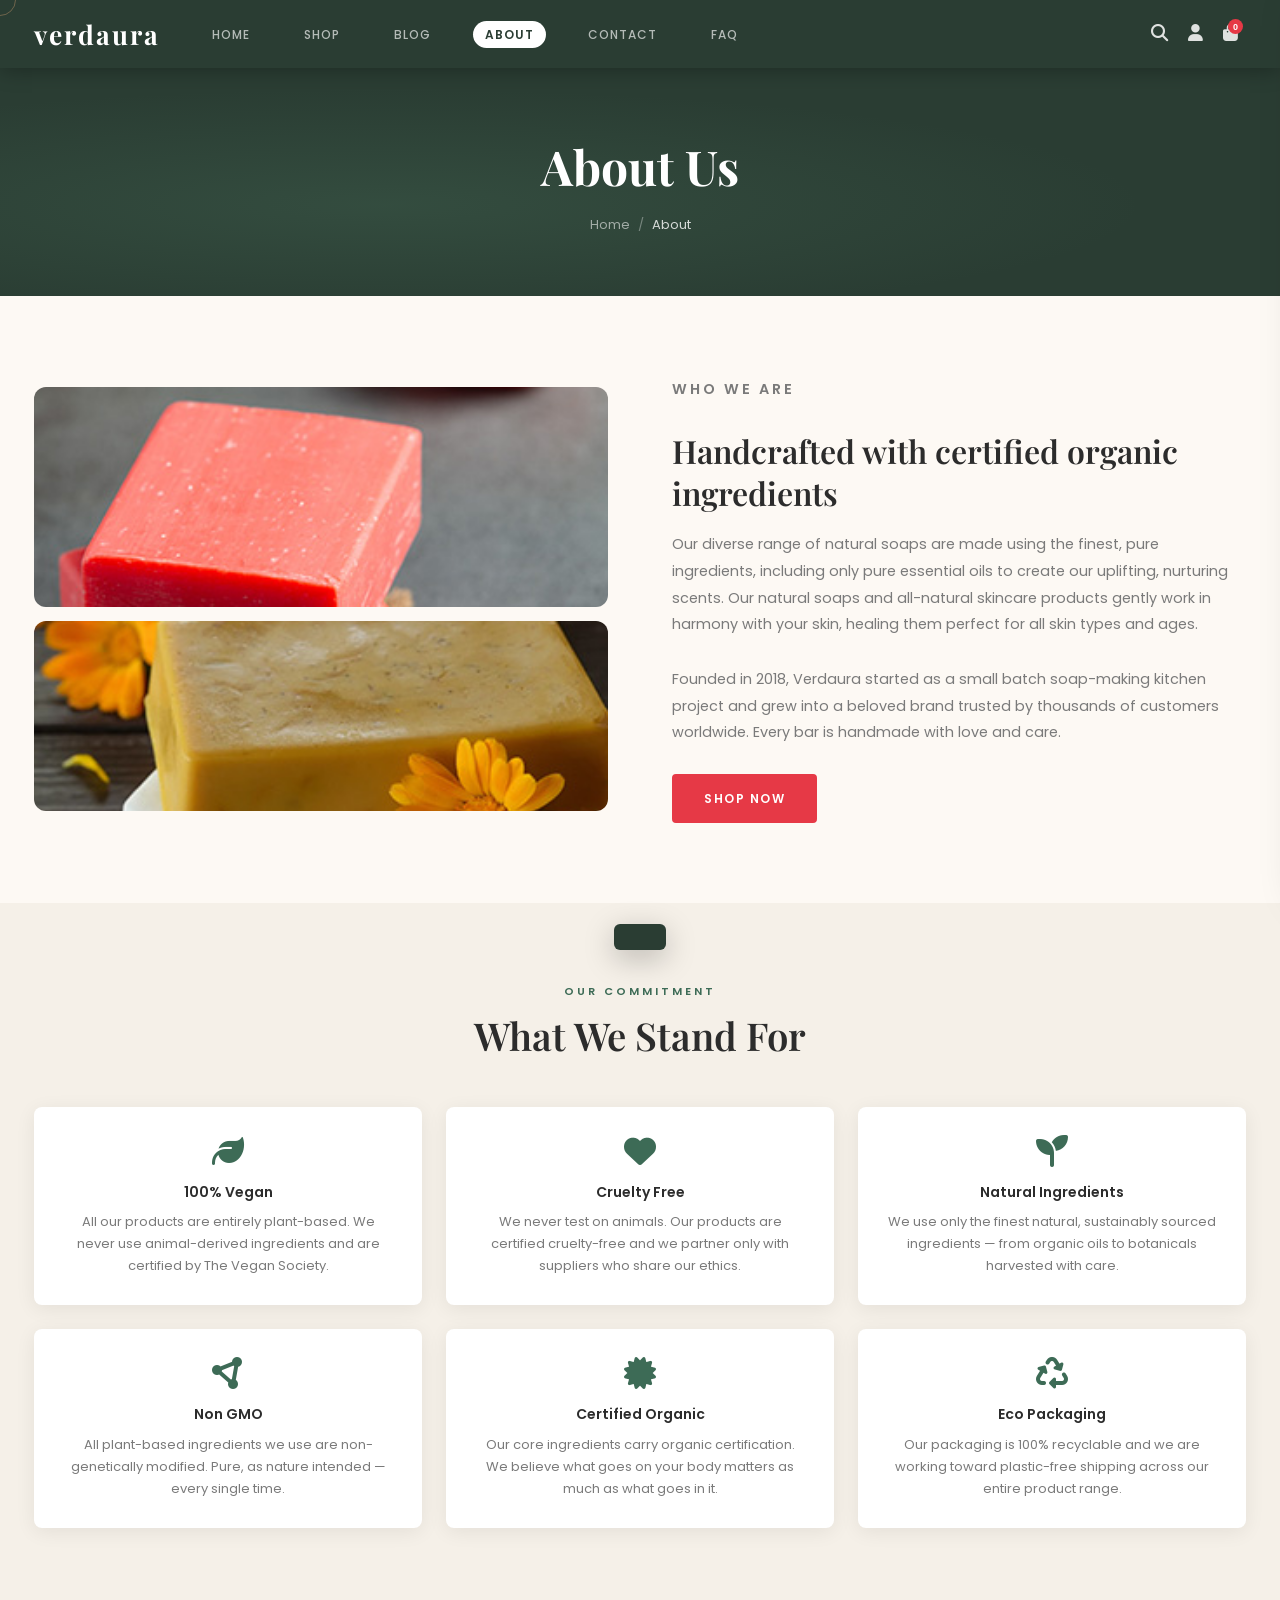
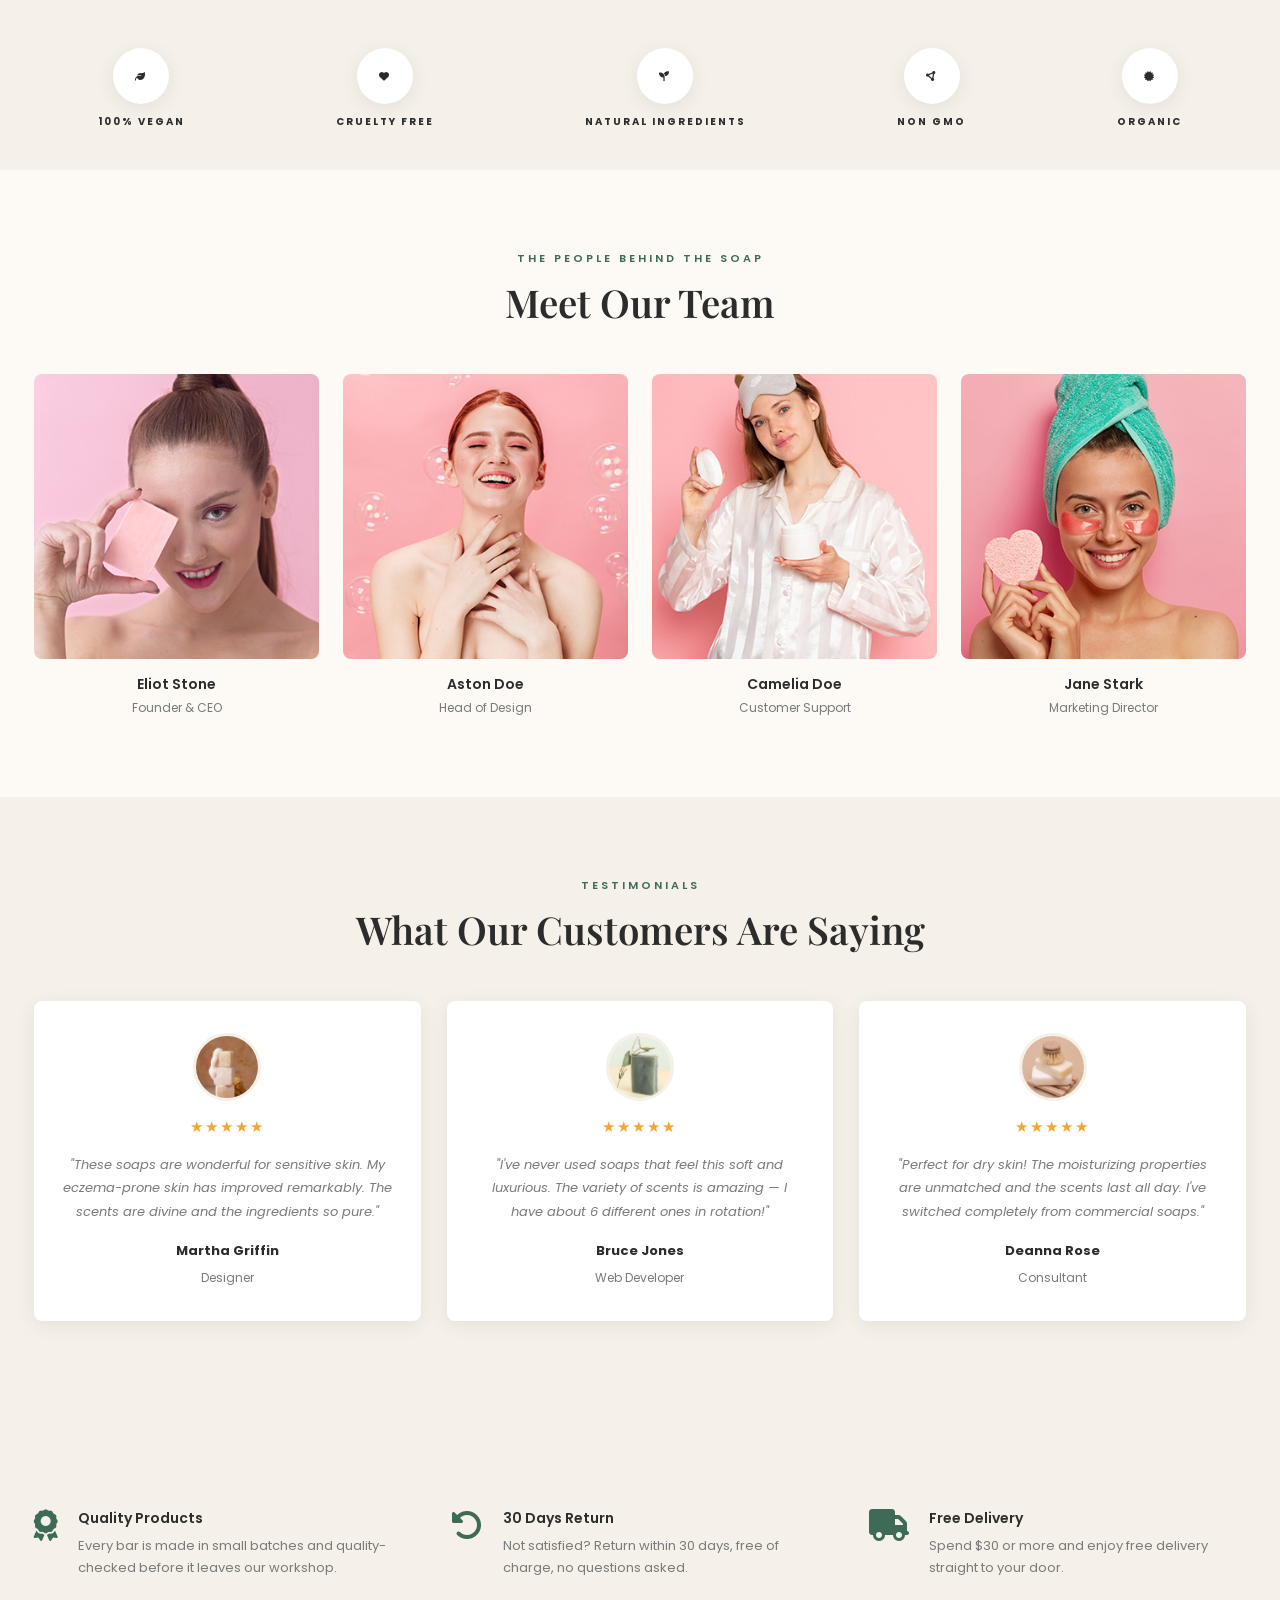
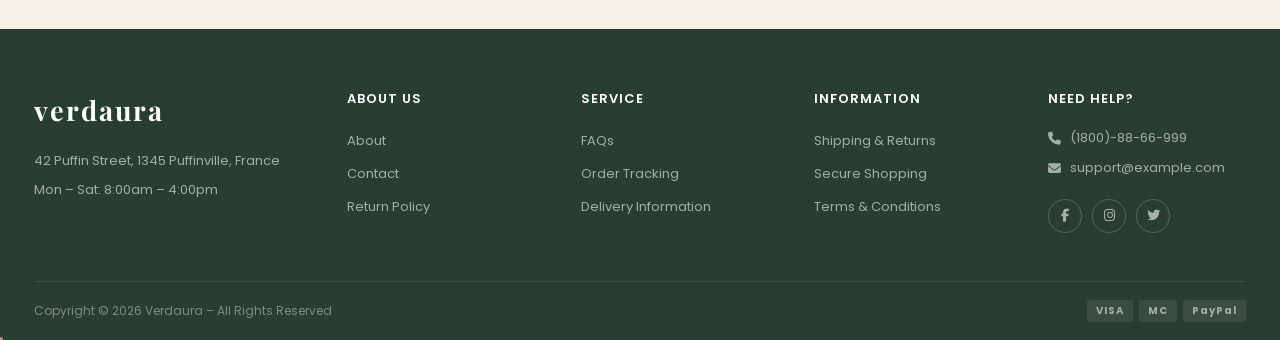
==== commit 07120e8f: "Refactor navigation and contact page layout; remove dropdowns and enhance styles - Simplified naviga" ====
--- a/about.html
+++ b/about.html
@@ -18,16 +18,10 @@
                 <ul>
                     <li><a href="index.html">Home</a></li>
                     <li><a href="shop.html">Shop</a></li>
-                    <li><a href="product.html">Product</a></li>
                     <li><a href="blog.html">Blog</a></li>
-                    <li class="has-dropdown active">
-                        <a href="about.html">Pages <i class="fas fa-chevron-down nav-arrow"></i></a>
-                        <ul class="dropdown">
-                            <li><a href="about.html" style="color:#fff !important;">About</a></li>
-                            <li><a href="contact.html">Contact</a></li>
-                            <li><a href="faq.html">FAQ</a></li>
-                        </ul>
-                    </li>
+                    <li class="active"><a href="about.html">About</a></li>
+                    <li><a href="contact.html">Contact</a></li>
+                    <li><a href="faq.html">FAQ</a></li>
                 </ul>
             </nav>
             <div class="header__actions">
--- a/style.css
+++ b/style.css
@@ -177,88 +177,6 @@
     vertical-align: middle;
 }
 
-.dropdown {
-    position: absolute;
-    top: 100%;
-    left: 50%;
-    transform: translateX(-50%) translateY(10px) scale(0.96);
-    background: #ffffff;
-    min-width: 200px;
-    border-radius: 14px;
-    box-shadow: 0 20px 60px rgba(0,0,0,0.18), 0 4px 16px rgba(0,0,0,0.08);
-    padding: 8px;
-    opacity: 0;
-    pointer-events: none;
-    transition: opacity 0.25s ease, transform 0.25s cubic-bezier(0.34,1.2,0.64,1);
-    z-index: 500;
-}
-
-/* top notch accent line */
-.dropdown::after {
-    content: '';
-    position: absolute;
-    top: -3px; left: 50%;
-    transform: translateX(-50%);
-    width: 40px; height: 3px;
-    background: var(--brown);
-    border-radius: 0 0 3px 3px;
-}
-
-.dropdown li { display: block; }
-
-.dropdown li a {
-    display: flex;
-    align-items: center;
-    gap: 10px;
-    padding: 11px 16px;
-    font-size: 12px;
-    font-weight: 500;
-    letter-spacing: 0.8px;
-    text-transform: uppercase;
-    color: var(--muted) !important;
-    border-bottom: none !important;
-    border-radius: 8px;
-    transition: background 0.2s ease, color 0.2s ease, padding-left 0.2s ease;
-    white-space: nowrap;
-}
-
-/* leaf icon before each item */
-.dropdown li a::before {
-    content: '🌿';
-    font-size: 13px;
-    opacity: 0;
-    transform: scale(0.6);
-    transition: opacity 0.2s ease, transform 0.2s ease;
-    flex-shrink: 0;
-}
-
-.dropdown li a:hover {
-    background: var(--green-dark) !important;
-    color: #fff !important;
-    padding-left: 20px;
-}
-
-.dropdown li a:hover::before {
-    opacity: 1;
-    transform: scale(1);
-}
-
-/* divider between items */
-.dropdown li + li {
-    border-top: 1px solid rgba(0,0,0,0.05);
-}
-
-.has-dropdown:hover .dropdown,
-.has-dropdown:focus-within .dropdown {
-    opacity: 1;
-    pointer-events: all;
-    transform: translateX(-50%) translateY(0) scale(1);
-}
-
-.has-dropdown:hover > a .nav-arrow {
-    transform: rotate(180deg);
-    opacity: 1;
-}
 
 /* ---- PAGE HERO (inner pages) ---- */
 .page-hero {
@@ -526,33 +444,8 @@
 .value-card p  { font-size: 13px; color: var(--muted); line-height: 1.7; }
 
 /* ---- CONTACT PAGE ---- */
+/* legacy selectors kept minimal — new contact styles are ct-* below */
 .contact-layout { display: grid; grid-template-columns: 1fr 1fr; gap: 60px; align-items: start; }
-.contact-form input,
-.contact-form textarea,
-.contact-form select {
-    width: 100%; padding: 13px 16px;
-    border: 1px solid var(--border);
-    border-radius: 4px; font-size: 13px;
-    font-family: 'Poppins', sans-serif;
-    color: var(--text); background: #fff;
-    outline: none; margin-bottom: 14px;
-    transition: border-color 0.2s;
-}
-.contact-form input:focus,
-.contact-form textarea:focus { border-color: var(--green-dark); }
-.contact-form textarea { height: 130px; resize: vertical; }
-.contact-info-cards { display: flex; flex-direction: column; gap: 16px; }
-.contact-info-card {
-    display: flex; align-items: flex-start; gap: 16px;
-    background: #fff; border-radius: var(--radius);
-    padding: 20px; box-shadow: var(--shadow);
-}
-.contact-info-card i {
-    font-size: 1.2rem; color: var(--green-med);
-    margin-top: 2px; flex-shrink: 0; width: 20px;
-}
-.contact-info-card h4 { font-size: 13px; font-weight: 600; margin-bottom: 4px; }
-.contact-info-card p  { font-size: 13px; color: var(--muted); line-height: 1.6; }
 .map-placeholder {
     height: 200px; border-radius: var(--radius);
     background: linear-gradient(135deg, var(--beige), #e6dfd2);
@@ -602,11 +495,8 @@
     .blog-layout { grid-template-columns: 1fr; }
     .blog-full-grid { grid-template-columns: 1fr; }
     .team-grid { grid-template-columns: repeat(2,1fr); }
-    .contact-layout { grid-template-columns: 1fr; }
     .values-grid { grid-template-columns: 1fr 1fr; }
     .faq-layout { grid-template-columns: 1fr; }
-    .contact-info-cards { grid-template-columns: 1fr; }
-    .contact-form__row { grid-template-columns: 1fr; }
 }
 
 /* =============================================
@@ -1772,65 +1662,159 @@
 .faq-sidebar-widget ul li a { font-size: 13px; color: var(--muted); transition: color 0.2s; }
 .faq-sidebar-widget ul li a:hover { color: var(--green-dark); }
 
-/* ---- CONTACT FORM STRUCTURED ---- */
-.contact-form-wrap h3,
-.contact-map-wrap h3 {
-    font-family: 'Playfair Display', serif;
-    font-size: 1.5rem;
-    font-weight: 600;
-    color: var(--green-dark);
-    margin-bottom: 10px;
-}
-.contact-form__row { display: grid; grid-template-columns: 1fr 1fr; gap: 16px; }
-.contact-form__group { display: flex; flex-direction: column; gap: 6px; margin-bottom: 16px; }
-.contact-form__group label { font-size: 12px; font-weight: 600; color: var(--text); letter-spacing: 0.5px; }
-.contact-map {
-    height: 220px;
-    border-radius: var(--radius);
-    background: linear-gradient(135deg, #d4e3d9, #e6dfd2);
-    border: 1px solid var(--border);
-    overflow: hidden;
-    margin-bottom: 24px;
-}
-.contact-map__placeholder {
-    height: 100%;
-    display: flex; flex-direction: column; align-items: center; justify-content: center;
-    gap: 8px; color: var(--muted);
-}
-.contact-map__placeholder i { font-size: 2rem; color: var(--green-med); }
-.contact-map__placeholder p { font-size: 13px; font-weight: 600; }
-.contact-map__placeholder small { font-size: 11px; }
-.contact-hours h4 {
-    font-family: 'Playfair Display', serif;
-    font-size: 1rem; font-weight: 600;
-    color: var(--green-dark);
-    margin-bottom: 12px;
-}
-.contact-hours ul li {
-    display: flex; justify-content: space-between;
-    padding: 8px 0; border-bottom: 1px solid var(--border);
-    font-size: 13px; color: var(--muted);
-}
-.contact-hours ul li:last-child { border-bottom: none; }
-.contact-info-cards {
-    display: grid;
-    grid-template-columns: repeat(3,1fr);
-    gap: 20px;
-    margin-bottom: 0;
-}
-.contact-info-card {
-    flex-direction: column; align-items: center;
-    text-align: center;
-    gap: 12px;
-}
-.contact-info-card__icon {
-    width: 56px; height: 56px;
-    border-radius: 50%;
-    background: var(--beige);
-    display: flex; align-items: center; justify-content: center;
-    margin: 0 auto 8px;
-}
-.contact-info-card__icon i { font-size: 1.3rem; color: var(--green-med); }
+/* =============================================
+   CONTACT PAGE  (ct-*)
+   ============================================= */
+.ct-section { background: var(--beige); padding: 64px 0 80px; }
+
+.ct-heading { text-align: center; margin-bottom: 48px; }
+.ct-subhead {
+  max-width: 520px; margin: 12px auto 0;
+  font-size: 14px; color: var(--muted); line-height: 1.7;
+}
+
+/* ── Info cards ── */
+.ct-cards {
+  display: grid;
+  grid-template-columns: repeat(3, 1fr);
+  gap: 20px;
+  margin-bottom: 56px;
+}
+.ct-card {
+  background: #fff;
+  border-radius: 18px;
+  padding: 32px 24px;
+  text-align: center;
+  box-shadow: 0 4px 24px rgba(0,0,0,0.06);
+  transition: transform .3s, box-shadow .3s;
+}
+.ct-card:hover { transform: translateY(-4px); box-shadow: 0 10px 36px rgba(0,0,0,0.10); }
+.ct-card__icon {
+  width: 60px; height: 60px; border-radius: 50%;
+  background: linear-gradient(135deg, var(--green-dark), var(--green-med));
+  display: flex; align-items: center; justify-content: center;
+  margin: 0 auto 16px;
+}
+.ct-card__icon i { font-size: 1.25rem; color: #fff; }
+.ct-card h4 { font-size: 14px; font-weight: 700; color: var(--text); margin-bottom: 8px; }
+.ct-card p  { font-size: 13px; color: var(--muted); line-height: 1.7; }
+
+/* ── Form + sidebar layout ── */
+.ct-layout {
+  display: grid;
+  grid-template-columns: 1fr 380px;
+  gap: 32px;
+  align-items: start;
+}
+
+/* ── Form panel ── */
+.ct-form-wrap {
+  background: #fff;
+  border-radius: 20px;
+  padding: 40px 36px;
+  box-shadow: 0 4px 24px rgba(0,0,0,0.06);
+}
+.ct-panel-title {
+  font-family: 'Playfair Display', serif;
+  font-size: 1.45rem; font-weight: 700;
+  color: var(--green-dark); margin-bottom: 28px;
+}
+.ct-form__row {
+  display: grid; grid-template-columns: 1fr 1fr; gap: 16px;
+}
+.ct-form__group { display: flex; flex-direction: column; gap: 6px; margin-bottom: 18px; }
+.ct-form__group label {
+  font-size: 11px; font-weight: 700; letter-spacing: 0.6px;
+  text-transform: uppercase; color: var(--text);
+}
+.ct-form__group label span { color: var(--red); margin-left: 2px; }
+.ct-form input,
+.ct-form textarea {
+  width: 100%; padding: 13px 16px;
+  border: 1.5px solid #e0dbd2;
+  border-radius: 10px; font-size: 13px;
+  font-family: 'Poppins', sans-serif;
+  color: var(--text); background: #faf8f5;
+  outline: none; transition: border-color .2s, background .2s;
+}
+.ct-form input:focus,
+.ct-form textarea:focus {
+  border-color: var(--green-dark);
+  background: #fff;
+}
+.ct-form textarea { height: 140px; resize: vertical; }
+.ct-submit {
+  display: inline-flex; align-items: center; gap: 8px;
+  background: linear-gradient(135deg, var(--green-dark), var(--green-med));
+  color: #fff; border: none; border-radius: 30px;
+  padding: 14px 36px; font-size: 13px; font-weight: 700;
+  letter-spacing: 0.5px; font-family: 'Poppins', sans-serif;
+  cursor: pointer; transition: transform .3s, box-shadow .3s;
+  box-shadow: 0 6px 24px rgba(42,61,51,0.25);
+  width: 100%; justify-content: center;
+}
+.ct-submit:hover { transform: translateY(-2px); box-shadow: 0 10px 32px rgba(42,61,51,0.30); }
+
+/* ── Sidebar ── */
+.ct-sidebar { display: flex; flex-direction: column; gap: 20px; }
+
+.ct-map {
+  background: linear-gradient(135deg, #c8dcd0, #d4e8da);
+  border-radius: 16px;
+  min-height: 180px;
+  display: flex; flex-direction: column;
+  align-items: center; justify-content: center;
+  gap: 8px; text-align: center;
+  padding: 28px 20px; color: var(--muted);
+  border: 1px solid rgba(0,0,0,0.06);
+}
+.ct-map i { font-size: 2rem; color: var(--green-dark); }
+.ct-map p { font-size: 13px; font-weight: 600; color: var(--text); }
+.ct-map small { font-size: 11px; }
+
+.ct-hours {
+  background: #fff;
+  border-radius: 16px;
+  padding: 24px;
+  box-shadow: 0 4px 20px rgba(0,0,0,0.06);
+}
+.ct-hours h4 {
+  font-size: 13px; font-weight: 700; color: var(--green-dark);
+  display: flex; align-items: center; gap: 8px;
+  margin-bottom: 16px;
+}
+.ct-hours ul li {
+  display: flex; justify-content: space-between; align-items: center;
+  padding: 9px 0; border-bottom: 1px solid #f0ece4;
+  font-size: 13px; color: var(--muted);
+}
+.ct-hours ul li:last-child { border-bottom: none; }
+.ct-closed { color: var(--red); font-weight: 600; font-size: 12px; }
+
+.ct-social-row { display: flex; gap: 12px; }
+.ct-social {
+  width: 42px; height: 42px; border-radius: 50%;
+  background: var(--green-dark); color: #fff;
+  display: flex; align-items: center; justify-content: center;
+  font-size: 15px; transition: transform .25s, background .25s;
+}
+.ct-social:hover { background: var(--brown); transform: translateY(-3px); }
+
+/* ── Responsive ── */
+@media (max-width: 900px) {
+  .ct-layout { grid-template-columns: 1fr; }
+  .ct-cards  { grid-template-columns: 1fr 1fr; }
+  .ct-sidebar { flex-direction: row; flex-wrap: wrap; }
+  .ct-map, .ct-hours { flex: 1; min-width: 240px; }
+  .ct-social-row { width: 100%; }
+}
+@media (max-width: 600px) {
+  .ct-cards { grid-template-columns: 1fr; }
+  .ct-form-wrap { padding: 28px 20px; }
+  .ct-form__row { grid-template-columns: 1fr; }
+  .ct-sidebar { flex-direction: column; }
+  .ct-map, .ct-hours { min-width: 0; width: 100%; }
+}
 
 /* ---- ABOUT PAGE ---- */
 .about-img {
@@ -1865,26 +1849,67 @@
 }
 
 @media (max-width: 768px) {
+    /* ── Mobile nav panel ── */
     .header__nav {
         display: none;
         position: absolute;
         top: 68px; left: 0; right: 0;
         background: var(--green-dark);
-        padding: 16px 24px 20px;
+        padding: 12px 0 16px;
         z-index: 800;
         border-top: 1px solid rgba(255,255,255,0.1);
+        max-height: calc(100vh - 68px);
+        overflow-y: auto;
     }
     .header__nav.nav--open { display: block; }
-    .header__nav ul { flex-direction: column !important; gap: 4px !important; }
-    .header__nav ul li a { display: block; padding: 10px 0; }
-    .mobile-menu-btn { display: block; }
+
+    /* nav list items */
+    .header__nav ul { flex-direction: column !important; gap: 0 !important; }
+    .header__nav ul li a {
+        display: block;
+        padding: 12px 24px !important;
+        border-radius: 0 !important;
+        background: transparent !important;
+        color: rgba(255,255,255,0.85) !important;
+        font-size: 13px !important;
+        border-bottom: 1px solid rgba(255,255,255,0.07);
+    }
+    .header__nav ul li.active a {
+        color: #fff !important;
+        background: rgba(255,255,255,0.10) !important;
+        font-weight: 600;
+        border-left: 3px solid var(--brown);
+    }
+    .header__nav ul li a:hover {
+        background: rgba(255,255,255,0.08) !important;
+        color: #fff !important;
+    }
+
+.mobile-menu-btn { display: block; }
     section { padding: 56px 0; }
     .section-title { margin-bottom: 36px; }
     .hero__title { font-size: clamp(2.4rem, 10vw, 3.5rem); }
     .testimonials__grid { grid-template-columns: 1fr; }
     .categories__grid { grid-template-columns: repeat(2,1fr); }
+
+    /* ── Newsletter subscribe ── */
     .newsletter__inner { flex-direction: column; text-align: center; }
-    .newsletter__form { max-width: 100%; width: 100%; }
+    .newsletter__form {
+        max-width: 100%; width: 100%;
+        flex-direction: column;
+        gap: 10px;
+    }
+    .newsletter-input {
+        border-right: 2px solid var(--border);
+        border-radius: 4px;
+        width: 100%;
+    }
+    .newsletter__form .btn {
+        border-radius: 4px;
+        width: 100%;
+        text-align: center;
+    }
+
     .cart-sidebar { width: 100%; }
     .footer__main { grid-template-columns: 1fr 1fr; }
 }
@@ -2080,7 +2105,9 @@
   font-size: 12px;
   font-weight: 500;
   transition: background .25s;
-}
+  display: inline-flex; align-items: center; gap: 6px;
+}
+.vh-pill i { font-size: 11px; opacity: 0.85; }
 .vh-pill:hover {
   background: rgba(255,255,255,0.13);
 }
@@ -2187,7 +2214,9 @@
   white-space: nowrap;
   box-shadow: 0 4px 16px rgba(0,0,0,0.2);
   animation: vhFloat 7s ease-in-out infinite;
-}
+  display: inline-flex; align-items: center; gap: 6px;
+}
+.vh-tag i { font-size: 10px; opacity: 0.85; }
 .vh-tag--1 { top: -16px;  left: -40px;  animation-delay: 0s;    animation-duration: 8s; }
 .vh-tag--2 { top: 40%;    right: -48px; animation-delay: 1.5s;  animation-duration: 9s; }
 .vh-tag--3 { bottom: -8px; left: -20px; animation-delay: 0.8s;  animation-duration: 7.5s; }
@@ -2258,10 +2287,12 @@
 }
 .es-about-feat { display: flex; align-items: center; gap: 10px; }
 .es-about-feat-icon {
-  width: 36px; height: 36px; background: #f5f0e8;
+  width: 36px; height: 36px;
+  background: linear-gradient(135deg, var(--green-dark), var(--green-med));
   border-radius: 8px; display: flex; align-items: center; justify-content: center;
-  font-size: 18px; flex-shrink: 0;
-}
+  flex-shrink: 0;
+}
+.es-about-feat-icon i { font-size: 14px; color: #fff; }
 .es-about-feat span { font-size: 13px; font-weight: 600; color: var(--text); }
 
 /* =============================================
@@ -2419,7 +2450,13 @@
 .es-trust-item {
   display: flex; flex-direction: column; align-items: center; gap: 8px; text-align: center;
 }
-.es-trust-icon { font-size: 36px; }
+.es-trust-icon {
+  width: 52px; height: 52px;
+  background: linear-gradient(135deg, var(--green-dark), var(--green-med));
+  border-radius: 50%;
+  display: flex; align-items: center; justify-content: center;
+}
+.es-trust-icon i { font-size: 20px; color: #fff; }
 .es-trust-item span {
   font-size: 12px; font-weight: 600; color: var(--muted); letter-spacing: 1px; text-transform: uppercase;
 }
@@ -2541,8 +2578,9 @@
 .es-blog-section .blog-card { background: #fff; border-radius: 18px; }
 .es-blog-img {
   height: 200px; overflow: hidden; display: flex; align-items: center;
-  justify-content: center; font-size: 64px;
-}
+  justify-content: center;
+}
+.es-blog-img i { font-size: 52px; color: var(--green-med); opacity: 0.7; }
 .es-bi1 { background: linear-gradient(135deg, #e8f5e9, #c8e6c9); }
 .es-bi2 { background: linear-gradient(135deg, #fff9c4, #fff59d); }
 .es-bi3 { background: linear-gradient(135deg, #fce4ec, #f8bbd0); }
@@ -2577,7 +2615,14 @@
   text-align: center; padding: 28px 20px;
   border: 1px solid var(--border); border-radius: 18px;
 }
-.es-service-icon { font-size: 42px; margin-bottom: 12px; }
+.es-service-icon {
+  width: 64px; height: 64px;
+  background: linear-gradient(135deg, var(--green-dark), var(--green-med));
+  border-radius: 18px;
+  display: flex; align-items: center; justify-content: center;
+  margin: 0 auto 16px;
+}
+.es-service-icon i { font-size: 24px; color: #fff; }
 .es-service-item h4 { font-size: 15px; font-weight: 700; margin-bottom: 8px; color: var(--text); }
 .es-service-item p  { font-size: 13px; color: var(--muted); line-height: 1.6; }
 
